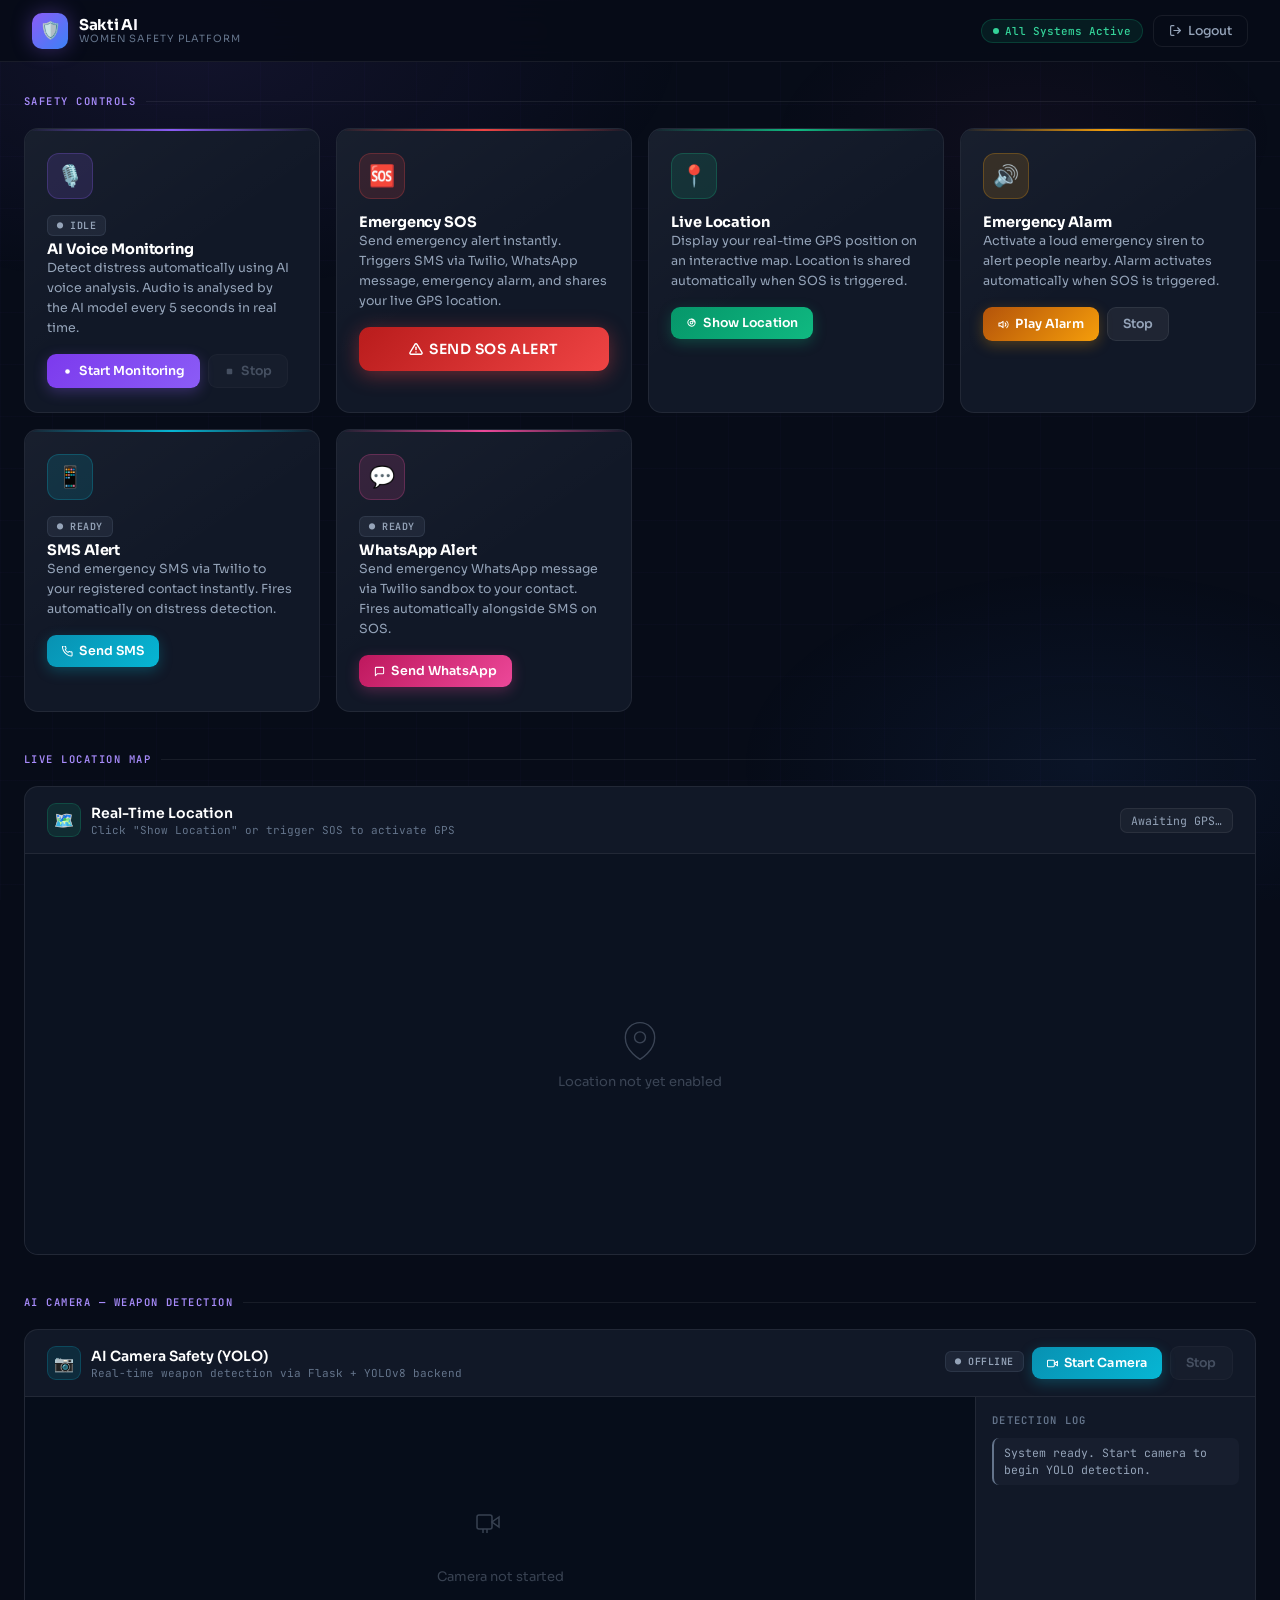
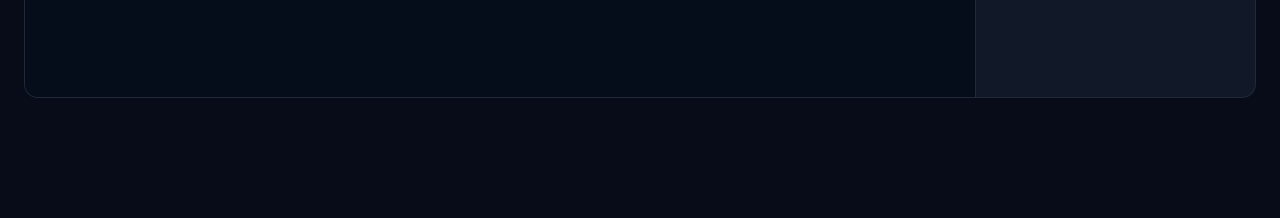
==== Women Safety ai/frontend/dashboard.html @ ef848fd6 "Add files via upload" ====
<!DOCTYPE html>
<html lang="en">
<head>
<meta charset="UTF-8"/>
<meta name="viewport" content="width=device-width, initial-scale=1.0"/>
<title>Sakti AI — Women Safety</title>
<link href="https://fonts.googleapis.com/css2?family=Sora:wght@300;400;500;600;700;800&family=JetBrains+Mono:wght@400;500;600&display=swap" rel="stylesheet"/>
<style>
*,*::before,*::after{box-sizing:border-box;margin:0;padding:0}
:root{
  --bg:#070c18;--surface:#0d1424;--card:#111827;--card2:#141e30;
  --border:rgba(255,255,255,0.07);--border-hi:rgba(139,92,246,0.4);
  --purple:#8b5cf6;--purple2:#a78bfa;--blue:#3b82f6;--red:#ef4444;
  --green:#10b981;--amber:#f59e0b;--teal:#06b6d4;--pink:#ec4899;
  --text:#e2e8f0;--muted:#64748b;--dim:#94a3b8;
  --font:'Sora',sans-serif;--mono:'JetBrains Mono',monospace;--r:14px;
}
html{scroll-behavior:smooth}
body{font-family:var(--font);background:var(--bg);color:var(--text);min-height:100vh;overflow-x:hidden}
body::before{
  content:'';position:fixed;inset:0;pointer-events:none;z-index:0;
  background:
    radial-gradient(ellipse 70% 50% at 15% 5%,rgba(139,92,246,0.09) 0%,transparent 55%),
    radial-gradient(ellipse 50% 40% at 85% 85%,rgba(59,130,246,0.07) 0%,transparent 55%),
    radial-gradient(ellipse 40% 30% at 80% 15%,rgba(236,72,153,0.04) 0%,transparent 50%)
}
body::after{
  content:'';position:fixed;inset:0;pointer-events:none;z-index:0;
  background-image:linear-gradient(rgba(139,92,246,0.025) 1px,transparent 1px),linear-gradient(90deg,rgba(139,92,246,0.025) 1px,transparent 1px);
  background-size:52px 52px
}

/* HEADER */
header{
  position:sticky;top:0;z-index:100;
  display:flex;align-items:center;justify-content:space-between;
  padding:0 2rem;height:62px;
  background:rgba(7,12,24,0.9);backdrop-filter:blur(20px);
  border-bottom:1px solid var(--border)
}
.logo{display:flex;align-items:center;gap:11px}
.logo-mark{
  width:36px;height:36px;border-radius:10px;flex-shrink:0;font-size:17px;
  background:linear-gradient(135deg,var(--purple),var(--blue));
  display:grid;place-items:center;box-shadow:0 0 20px rgba(139,92,246,0.35)
}
.logo-copy{display:flex;flex-direction:column;line-height:1.1}
.logo-name{
  font-size:15px;font-weight:700;letter-spacing:-0.02em;
  background:linear-gradient(90deg,#fff 30%,var(--purple2));
  -webkit-background-clip:text;-webkit-text-fill-color:transparent;background-clip:text
}
.logo-tag{font-size:10px;color:var(--muted);letter-spacing:0.1em;text-transform:uppercase;-webkit-text-fill-color:var(--muted)}
.hdr-right{display:flex;align-items:center;gap:10px}
.sys-pill{
  display:flex;align-items:center;gap:6px;
  background:rgba(16,185,129,0.1);border:1px solid rgba(16,185,129,0.22);
  border-radius:20px;padding:4px 11px;font-size:11px;font-weight:500;color:#34d399;font-family:var(--mono)
}
.sys-dot{width:6px;height:6px;border-radius:50%;background:#34d399;animation:blink 2s infinite}
@keyframes blink{0%,100%{opacity:1}50%{opacity:.4}}
.btn-logout{
  display:flex;align-items:center;gap:6px;padding:7px 15px;border-radius:9px;
  background:transparent;border:1px solid var(--border);color:var(--dim);
  font-family:var(--font);font-size:12.5px;font-weight:500;cursor:pointer;transition:all .2s
}
.btn-logout:hover{background:rgba(255,255,255,0.06);color:var(--text);border-color:rgba(255,255,255,0.15)}

/* LAYOUT */
.wrap{position:relative;z-index:1;max-width:1280px;margin:0 auto;padding:2rem 1.5rem 5rem}
.sec-label{display:flex;align-items:center;gap:10px;margin-bottom:1.25rem}
.sec-label span{font-size:10.5px;font-weight:600;letter-spacing:0.14em;text-transform:uppercase;color:var(--purple2);font-family:var(--mono);white-space:nowrap}
.sec-line{flex:1;height:1px;background:var(--border)}

/* CARDS */
.cards-grid{display:grid;grid-template-columns:repeat(auto-fill,minmax(255px,1fr));gap:16px;margin-bottom:2.5rem}
.card{
  background:var(--card);border:1px solid var(--border);border-radius:var(--r);
  padding:1.5rem 1.4rem;display:flex;flex-direction:column;gap:14px;
  position:relative;overflow:hidden;transition:transform .25s,border-color .25s,box-shadow .25s
}
.card::before{
  content:'';position:absolute;inset:0;border-radius:var(--r);pointer-events:none;
  background:linear-gradient(145deg,rgba(255,255,255,0.03) 0%,transparent 50%)
}
.card:hover{transform:translateY(-3px);border-color:rgba(255,255,255,0.12);box-shadow:0 16px 50px rgba(0,0,0,0.35)}
.card-accent{position:absolute;top:0;left:0;right:0;height:2px}
.acc-purple{background:linear-gradient(90deg,transparent,var(--purple),transparent)}
.acc-red{background:linear-gradient(90deg,transparent,var(--red),transparent)}
.acc-green{background:linear-gradient(90deg,transparent,var(--green),transparent)}
.acc-amber{background:linear-gradient(90deg,transparent,var(--amber),transparent)}
.acc-teal{background:linear-gradient(90deg,transparent,var(--teal),transparent)}
.acc-pink{background:linear-gradient(90deg,transparent,var(--pink),transparent)}
.card-icon{width:46px;height:46px;border-radius:12px;display:grid;place-items:center;font-size:21px;flex-shrink:0}
.ci-purple{background:rgba(139,92,246,0.14);border:1px solid rgba(139,92,246,0.25)}
.ci-red{background:rgba(239,68,68,0.14);border:1px solid rgba(239,68,68,0.25)}
.ci-green{background:rgba(16,185,129,0.14);border:1px solid rgba(16,185,129,0.25)}
.ci-amber{background:rgba(245,158,11,0.14);border:1px solid rgba(245,158,11,0.25)}
.ci-teal{background:rgba(6,182,212,0.14);border:1px solid rgba(6,182,212,0.25)}
.ci-pink{background:rgba(236,72,153,0.14);border:1px solid rgba(236,72,153,0.25)}
.card-title{font-size:14.5px;font-weight:700;color:#fff;letter-spacing:-0.01em}
.card-desc{font-size:12.5px;color:var(--dim);line-height:1.6;flex:1}
.card-actions{display:flex;gap:8px;flex-wrap:wrap;margin-top:2px}

/* BADGES */
.badge{
  display:inline-flex;align-items:center;gap:5px;padding:3px 9px;border-radius:6px;
  font-size:10px;font-weight:600;font-family:var(--mono);letter-spacing:.05em;margin-bottom:4px
}
.badge-idle{background:rgba(100,116,139,0.15);color:var(--dim);border:1px solid rgba(100,116,139,0.2)}
.badge-live{background:rgba(16,185,129,0.12);color:#34d399;border:1px solid rgba(16,185,129,0.25)}
.badge-live .bd{width:5px;height:5px;border-radius:50%;background:#34d399;animation:blink 1s infinite}
.badge-warn{background:rgba(239,68,68,0.12);color:#fca5a5;border:1px solid rgba(239,68,68,0.25)}
.badge-ok{background:rgba(16,185,129,0.12);color:#6ee7b7;border:1px solid rgba(16,185,129,0.25)}
.badge-info{background:rgba(59,130,246,0.12);color:#93c5fd;border:1px solid rgba(59,130,246,0.25)}

/* BUTTONS */
.btn{
  display:inline-flex;align-items:center;justify-content:center;gap:6px;
  padding:8px 15px;border-radius:9px;border:none;cursor:pointer;
  font-family:var(--font);font-size:12.5px;font-weight:600;
  transition:all .2s;letter-spacing:.01em
}
.btn:active{transform:scale(.96)}
.btn:disabled{opacity:.4;cursor:not-allowed;transform:none!important}
.btn-purple{background:linear-gradient(135deg,#7c3aed,var(--purple));color:#fff;box-shadow:0 4px 14px rgba(139,92,246,0.3)}
.btn-purple:hover:not(:disabled){box-shadow:0 6px 22px rgba(139,92,246,0.5);transform:translateY(-1px)}
.btn-red{background:linear-gradient(135deg,#dc2626,var(--red));color:#fff;box-shadow:0 4px 14px rgba(239,68,68,0.32)}
.btn-red:hover{box-shadow:0 6px 22px rgba(239,68,68,0.52);transform:translateY(-1px)}
.btn-green{background:linear-gradient(135deg,#059669,var(--green));color:#fff;box-shadow:0 4px 14px rgba(16,185,129,0.28)}
.btn-green:hover{box-shadow:0 6px 22px rgba(16,185,129,0.46);transform:translateY(-1px)}
.btn-amber{background:linear-gradient(135deg,#b45309,var(--amber));color:#fff;box-shadow:0 4px 14px rgba(245,158,11,0.28)}
.btn-amber:hover{box-shadow:0 6px 22px rgba(245,158,11,0.46);transform:translateY(-1px)}
.btn-teal{background:linear-gradient(135deg,#0891b2,var(--teal));color:#fff;box-shadow:0 4px 14px rgba(6,182,212,0.28)}
.btn-teal:hover{box-shadow:0 6px 22px rgba(6,182,212,0.46);transform:translateY(-1px)}
.btn-pink{background:linear-gradient(135deg,#be185d,var(--pink));color:#fff;box-shadow:0 4px 14px rgba(236,72,153,0.28)}
.btn-pink:hover{box-shadow:0 6px 22px rgba(236,72,153,0.46);transform:translateY(-1px)}
.btn-ghost{background:rgba(255,255,255,0.06);color:var(--dim);border:1px solid var(--border)}
.btn-ghost:hover:not(:disabled){background:rgba(255,255,255,0.1);color:var(--text);border-color:rgba(255,255,255,0.14)}
.btn-sos-main{
  width:100%;padding:13px;font-size:14px;letter-spacing:.04em;
  background:linear-gradient(135deg,#b91c1c,var(--red));color:#fff;border-radius:11px;
  box-shadow:0 4px 20px rgba(239,68,68,0.4);animation:sos-glow 1.6s ease-in-out infinite
}
@keyframes sos-glow{0%,100%{box-shadow:0 4px 20px rgba(239,68,68,0.4)}50%{box-shadow:0 6px 32px rgba(239,68,68,0.65)}}
.btn-sos-main:hover{animation:none;box-shadow:0 8px 36px rgba(239,68,68,0.7);transform:translateY(-1px)}

/* MAP */
.map-wrap{background:var(--card);border:1px solid var(--border);border-radius:var(--r);overflow:hidden;margin-bottom:2.5rem}
.map-hdr{display:flex;align-items:center;justify-content:space-between;padding:1rem 1.4rem;border-bottom:1px solid var(--border)}
.map-hdr-left{display:flex;align-items:center;gap:10px}
.map-hdr-icon{width:34px;height:34px;border-radius:9px;background:rgba(16,185,129,0.12);border:1px solid rgba(16,185,129,0.22);display:grid;place-items:center;font-size:16px}
.map-hdr-title{font-size:14px;font-weight:600;color:#fff}
.map-hdr-sub{font-size:11px;color:var(--muted);margin-top:1px;font-family:var(--mono)}
.map-coords{font-size:11.5px;font-family:var(--mono);color:var(--dim);background:rgba(255,255,255,0.04);padding:4px 10px;border-radius:7px;border:1px solid var(--border)}
#map{width:100%;height:400px;background:#0b1220;display:flex;align-items:center;justify-content:center;flex-direction:column;gap:10px}
#map iframe{width:100%;height:100%;border:none;display:block}
.map-ph{display:flex;flex-direction:column;align-items:center;gap:10px;opacity:.35}
.map-ph svg{width:44px;height:44px;stroke:var(--dim)}
.map-ph span{font-size:13px;color:var(--dim)}

/* CAMERA */
.camera-wrap{background:var(--card);border:1px solid var(--border);border-radius:var(--r);overflow:hidden;margin-bottom:2.5rem}
.camera-hdr{display:flex;align-items:center;justify-content:space-between;padding:1rem 1.4rem;border-bottom:1px solid var(--border);flex-wrap:wrap;gap:10px}
.camera-hdr-left{display:flex;align-items:center;gap:10px}
.camera-hdr-icon{width:34px;height:34px;border-radius:9px;background:rgba(6,182,212,0.12);border:1px solid rgba(6,182,212,0.22);display:grid;place-items:center;font-size:16px}
.camera-hdr-title{font-size:14px;font-weight:600;color:#fff}
.camera-hdr-sub{font-size:11px;color:var(--muted);margin-top:1px;font-family:var(--mono)}
.camera-body{display:grid;grid-template-columns:1fr 280px;min-height:300px}
@media(max-width:720px){.camera-body{grid-template-columns:1fr}}
#cameraFeed{position:relative;background:#060d1a;display:flex;align-items:center;justify-content:center;min-height:300px}
#camVideo{width:100%;max-height:380px;object-fit:cover;display:none;vertical-align:top}
.cam-ph{display:flex;flex-direction:column;align-items:center;gap:10px;opacity:.35}
.cam-ph svg{width:48px;height:48px;stroke:var(--dim)}
.cam-ph span{font-size:13px;color:var(--dim)}
.weapon-banner{
  display:none;position:absolute;top:12px;left:50%;transform:translateX(-50%);
  background:rgba(239,68,68,0.92);color:#fff;padding:8px 20px;border-radius:8px;
  font-size:13px;font-weight:700;letter-spacing:.05em;white-space:nowrap;z-index:10;backdrop-filter:blur(8px)
}
.weapon-banner.show{display:block;animation:fin .3s ease}
@keyframes fin{from{opacity:0;transform:translateX(-50%) scale(.9)}to{opacity:1;transform:translateX(-50%) scale(1)}}
.camera-log{border-left:1px solid var(--border);padding:1rem;display:flex;flex-direction:column;gap:7px;overflow-y:auto;max-height:380px}
.log-title{font-size:10.5px;font-weight:600;letter-spacing:.12em;text-transform:uppercase;color:var(--muted);font-family:var(--mono);margin-bottom:4px;flex-shrink:0}
.log-entry{padding:7px 10px;border-radius:7px;font-size:11.5px;font-family:var(--mono);border-left:2px solid;line-height:1.45;flex-shrink:0}
.log-ok{background:rgba(16,185,129,0.07);border-color:var(--green);color:#6ee7b7}
.log-warn{background:rgba(239,68,68,0.09);border-color:var(--red);color:#fca5a5}
.log-info{background:rgba(59,130,246,0.07);border-color:var(--blue);color:#93c5fd}
.log-dim{background:rgba(100,116,139,0.07);border-color:var(--muted);color:var(--dim)}

/* SOS MODAL */
.sos-overlay{display:none;position:fixed;inset:0;background:rgba(0,0,0,0.72);backdrop-filter:blur(6px);z-index:500;align-items:center;justify-content:center}
.sos-overlay.show{display:flex;animation:fin .3s ease}
.sos-modal{
  background:var(--card2);border:2px solid var(--red);border-radius:20px;
  padding:2.5rem;text-align:center;max-width:420px;width:90%;
  box-shadow:0 0 80px rgba(239,68,68,0.3);animation:pop-in .4s cubic-bezier(.34,1.56,.64,1)
}
@keyframes pop-in{from{transform:scale(.7);opacity:0}to{transform:scale(1);opacity:1}}
.sos-ico{font-size:52px;animation:sob 1s ease-in-out infinite;display:block;margin-bottom:14px}
@keyframes sob{0%,100%{transform:scale(1)}50%{transform:scale(1.12)}}
.sos-modal h2{font-size:22px;font-weight:800;color:var(--red);letter-spacing:-.02em;margin-bottom:8px}
.sos-modal p{font-size:13px;color:var(--dim);line-height:1.7;margin-bottom:1.5rem}
.sos-grid{display:grid;grid-template-columns:1fr 1fr;gap:8px;margin-bottom:1.5rem}
.sos-stat{background:rgba(255,255,255,0.04);border:1px solid var(--border);border-radius:10px;padding:10px;text-align:center}
.sos-stat .si{font-size:20px;margin-bottom:4px}
.sos-stat .sl{font-size:10px;font-family:var(--mono);color:var(--muted);text-transform:uppercase;letter-spacing:.08em}
.sos-stat .sv{font-size:12px;font-weight:600;font-family:var(--mono);margin-top:3px}
.sv.sent{color:#34d399}.sv.sending{color:var(--amber)}.sv.fail{color:var(--red)}
.btn-dismiss{
  width:100%;padding:12px;border-radius:10px;border:none;cursor:pointer;
  background:rgba(239,68,68,0.14);border:1px solid rgba(239,68,68,0.3);
  color:var(--red);font-family:var(--font);font-size:13.5px;font-weight:600;transition:all .2s
}
.btn-dismiss:hover{background:rgba(239,68,68,0.24)}

/* TOAST */
.toast-stack{position:fixed;top:74px;right:18px;z-index:400;display:flex;flex-direction:column;gap:8px;pointer-events:none}
.toast{
  background:var(--card2);border:1px solid var(--border);border-radius:11px;
  padding:11px 16px;min-width:270px;max-width:340px;
  display:flex;align-items:flex-start;gap:10px;
  box-shadow:0 12px 40px rgba(0,0,0,0.5);
  transform:translateX(115%);transition:transform .35s cubic-bezier(.34,1.56,.64,1);pointer-events:auto
}
.toast.show{transform:translateX(0)}
.toast-ico{width:32px;height:32px;border-radius:8px;display:grid;place-items:center;font-size:15px;flex-shrink:0}
.ti-danger{background:rgba(239,68,68,0.12);border:1px solid rgba(239,68,68,0.2)}
.ti-success{background:rgba(16,185,129,0.12);border:1px solid rgba(16,185,129,0.2)}
.ti-info{background:rgba(59,130,246,0.12);border:1px solid rgba(59,130,246,0.2)}
.ti-warn{background:rgba(245,158,11,0.12);border:1px solid rgba(245,158,11,0.2)}
.toast-body{flex:1}
.toast-title{font-size:12.5px;font-weight:600;margin-bottom:2px}
.toast-msg{font-size:11.5px;color:var(--dim);line-height:1.4}
.toast-close{background:none;border:none;color:var(--muted);cursor:pointer;font-size:15px;line-height:1;flex-shrink:0}
.toast-close:hover{color:var(--text)}

@media(max-width:640px){
  header{padding:0 1rem}
  .logo-tag,.sys-pill{display:none}
  .wrap{padding:1.2rem 1rem 3rem}
  .cards-grid{grid-template-columns:1fr}
  .toast-stack{right:8px;left:8px}
  .toast{min-width:unset}
  .sos-grid{grid-template-columns:1fr 1fr}
  .camera-body{grid-template-columns:1fr}
  .camera-log{border-left:none;border-top:1px solid var(--border)}
}
</style>
</head>
<body>

<!-- HEADER -->
<header>
  <div class="logo">
    <div class="logo-mark">🛡️</div>
    <div class="logo-copy">
      <span class="logo-name">Sakti AI</span>
      <span class="logo-tag">Women Safety Platform</span>
    </div>
  </div>
  <div class="hdr-right">
    <div class="sys-pill"><span class="sys-dot"></span>All Systems Active</div>
    <button class="btn-logout" onclick="logout()">
      <svg width="13" height="13" viewBox="0 0 24 24" fill="none" stroke="currentColor" stroke-width="2.2" stroke-linecap="round" stroke-linejoin="round">
        <path d="M9 21H5a2 2 0 01-2-2V5a2 2 0 012-2h4"/><polyline points="16 17 21 12 16 7"/><line x1="21" y1="12" x2="9" y2="12"/>
      </svg>
      Logout
    </button>
  </div>
</header>

<!-- MAIN -->
<div class="wrap">

  <div class="sec-label"><span>Safety Controls</span><div class="sec-line"></div></div>

  <div class="cards-grid">

    <!-- Voice Monitoring -->
    <div class="card">
      <div class="card-accent acc-purple"></div>
      <div class="card-icon ci-purple">🎙️</div>
      <div>
        <div class="badge badge-idle" id="voiceBadge">● IDLE</div>
        <div class="card-title">AI Voice Monitoring</div>
        <p class="card-desc">Detect distress automatically using AI voice analysis. Audio is analysed by the AI model every 5 seconds in real time.</p>
      </div>
      <div class="card-actions">
        <button class="btn btn-purple" id="btnStart" onclick="startMonitoring()">
          <svg width="11" height="11" viewBox="0 0 24 24" fill="currentColor"><circle cx="12" cy="12" r="5"/></svg>
          Start Monitoring
        </button>
        <button class="btn btn-ghost" id="btnStop" onclick="stopMonitoring()" disabled>
          <svg width="11" height="11" viewBox="0 0 24 24" fill="currentColor"><rect x="6" y="6" width="12" height="12" rx="2"/></svg>
          Stop
        </button>
      </div>
    </div>

    <!-- SOS -->
    <div class="card">
      <div class="card-accent acc-red"></div>
      <div class="card-icon ci-red">🆘</div>
      <div>
        <div class="card-title">Emergency SOS</div>
        <p class="card-desc">Send emergency alert instantly. Triggers SMS via Twilio, WhatsApp message, emergency alarm, and shares your live GPS location.</p>
      </div>
      <div class="card-actions" style="width:100%">
        <button class="btn btn-sos-main" onclick="triggerSOS()">
          <svg width="14" height="14" viewBox="0 0 24 24" fill="none" stroke="currentColor" stroke-width="2.5" stroke-linecap="round" stroke-linejoin="round">
            <path d="M10.29 3.86L1.82 18a2 2 0 001.71 3h16.94a2 2 0 001.71-3L13.71 3.86a2 2 0 00-3.42 0z"/>
            <line x1="12" y1="9" x2="12" y2="13"/><line x1="12" y1="17" x2="12.01" y2="17"/>
          </svg>
          SEND SOS ALERT
        </button>
      </div>
    </div>

    <!-- Location -->
    <div class="card">
      <div class="card-accent acc-green"></div>
      <div class="card-icon ci-green">📍</div>
      <div>
        <div class="card-title">Live Location</div>
        <p class="card-desc">Display your real-time GPS position on an interactive map. Location is shared automatically when SOS is triggered.</p>
      </div>
      <div class="card-actions">
        <button class="btn btn-green" onclick="shareLocation()">
          <svg width="11" height="11" viewBox="0 0 24 24" fill="none" stroke="currentColor" stroke-width="2.2" stroke-linecap="round" stroke-linejoin="round">
            <circle cx="12" cy="10" r="3"/><path d="M12 2a8 8 0 010 16c-4.4 0-8-5-8-8a8 8 0 0116 0z"/>
          </svg>
          Show Location
        </button>
      </div>
    </div>

    <!-- Alarm -->
    <div class="card">
      <div class="card-accent acc-amber"></div>
      <div class="card-icon ci-amber">🔊</div>
      <div>
        <div class="card-title">Emergency Alarm</div>
        <p class="card-desc">Activate a loud emergency siren to alert people nearby. Alarm activates automatically when SOS is triggered.</p>
      </div>
      <div class="card-actions">
        <button class="btn btn-amber" id="btnAlarm" onclick="playAlarm()">
          <svg width="11" height="11" viewBox="0 0 24 24" fill="none" stroke="currentColor" stroke-width="2.2" stroke-linecap="round" stroke-linejoin="round">
            <polygon points="11 5 6 9 2 9 2 15 6 15 11 19 11 5"/>
            <path d="M19.07 4.93a10 10 0 010 14.14"/><path d="M15.54 8.46a5 5 0 010 7.07"/>
          </svg>
          Play Alarm
        </button>
        <button class="btn btn-ghost" onclick="stopAlarm()">Stop</button>
      </div>
    </div>

    <!-- SMS -->
    <div class="card">
      <div class="card-accent acc-teal"></div>
      <div class="card-icon ci-teal">📱</div>
      <div>
        <div class="badge badge-idle" id="smsBadge">● READY</div>
        <div class="card-title">SMS Alert</div>
        <p class="card-desc">Send emergency SMS via Twilio to your registered contact instantly. Fires automatically on distress detection.</p>
      </div>
      <div class="card-actions">
        <button class="btn btn-teal" onclick="sendSMS(true)">
          <svg width="11" height="11" viewBox="0 0 24 24" fill="none" stroke="currentColor" stroke-width="2.2" stroke-linecap="round" stroke-linejoin="round">
            <path d="M22 16.92v3a2 2 0 01-2.18 2 19.79 19.79 0 01-8.63-3.07A19.5 19.5 0 013.07 9.81 19.79 19.79 0 01.94 1.18 2 2 0 012.92 0h3a2 2 0 012 1.72c.127.96.361 1.903.7 2.81a2 2 0 01-.45 2.11L7.09 7.91a16 16 0 006 6l1.27-1.27a2 2 0 012.11-.45c.907.339 1.85.573 2.81.7A2 2 0 0122 14.92z"/>
          </svg>
          Send SMS
        </button>
      </div>
    </div>

    <!-- WhatsApp -->
    <div class="card">
      <div class="card-accent acc-pink"></div>
      <div class="card-icon ci-pink">💬</div>
      <div>
        <div class="badge badge-idle" id="waBadge">● READY</div>
        <div class="card-title">WhatsApp Alert</div>
        <p class="card-desc">Send emergency WhatsApp message via Twilio sandbox to your contact. Fires automatically alongside SMS on SOS.</p>
      </div>
      <div class="card-actions">
        <button class="btn btn-pink" onclick="sendWhatsApp(true)">
          <svg width="11" height="11" viewBox="0 0 24 24" fill="none" stroke="currentColor" stroke-width="2.2" stroke-linecap="round" stroke-linejoin="round">
            <path d="M21 15a2 2 0 01-2 2H7l-4 4V5a2 2 0 012-2h14a2 2 0 012 2z"/>
          </svg>
          Send WhatsApp
        </button>
      </div>
    </div>

  </div>

  <!-- MAP -->
  <div class="sec-label"><span>Live Location Map</span><div class="sec-line"></div></div>
  <div class="map-wrap">
    <div class="map-hdr">
      <div class="map-hdr-left">
        <div class="map-hdr-icon">🗺️</div>
        <div>
          <div class="map-hdr-title">Real-Time Location</div>
          <div class="map-hdr-sub">Click "Show Location" or trigger SOS to activate GPS</div>
        </div>
      </div>
      <div class="map-coords" id="coordsDisplay">Awaiting GPS…</div>
    </div>
    <div id="map">
      <div class="map-ph" id="mapPh">
        <svg viewBox="0 0 48 48" fill="none">
          <path d="M24 44s-16-9-16-23.6A16 16 0 0124 4a16 16 0 0116 16.4C40 35 24 44 24 44z" stroke-width="1.5"/>
          <circle cx="24" cy="20" r="6" stroke-width="1.5"/>
        </svg>
        <span>Location not yet enabled</span>
      </div>
      <iframe id="mapFrame" allowfullscreen style="display:none;width:100%;height:100%;border:none"></iframe>
    </div>
  </div>

  <!-- CAMERA WEAPON DETECTION -->
  <div class="sec-label"><span>AI Camera — Weapon Detection</span><div class="sec-line"></div></div>
  <div class="camera-wrap">
    <div class="camera-hdr">
      <div class="camera-hdr-left">
        <div class="camera-hdr-icon">📷</div>
        <div>
          <div class="camera-hdr-title">AI Camera Safety (YOLO)</div>
          <div class="camera-hdr-sub">Real-time weapon detection via Flask + YOLOv8 backend</div>
        </div>
      </div>
      <div style="display:flex;align-items:center;gap:8px;flex-wrap:wrap">
        <div class="badge badge-idle" id="camBadge">● OFFLINE</div>
        <button class="btn btn-teal" id="btnCamStart" onclick="startCamera()">
          <svg width="11" height="11" viewBox="0 0 24 24" fill="none" stroke="currentColor" stroke-width="2.2" stroke-linecap="round" stroke-linejoin="round">
            <path d="M23 7l-7 5 7 5V7z"/><rect x="1" y="5" width="15" height="14" rx="2" ry="2"/>
          </svg>
          Start Camera
        </button>
        <button class="btn btn-ghost" id="btnCamStop" onclick="stopCamera()" disabled>Stop</button>
      </div>
    </div>
    <div class="camera-body">
      <div id="cameraFeed">
        <div class="weapon-banner" id="weaponBanner">🚨 WEAPON DETECTED</div>
        <div class="cam-ph" id="camPh">
          <svg viewBox="0 0 48 48" fill="none">
            <path d="M23 7l-7 5 7 5V7z" stroke-width="1.5"/><rect x="1" y="5" width="15" height="14" rx="2" stroke-width="1.5"/>
            <line x1="7" y1="19" x2="7" y2="23" stroke-width="1.5"/><line x1="11" y1="19" x2="11" y2="23" stroke-width="1.5"/>
          </svg>
          <span>Camera not started</span>
        </div>
        <video id="camVideo" autoplay muted playsinline></video>
      </div>
      <div class="camera-log" id="cameraLog">
        <div class="log-title">Detection Log</div>
        <div class="log-entry log-dim">System ready. Start camera to begin YOLO detection.</div>
      </div>
    </div>
  </div>

</div><!-- /.wrap -->

<!-- SOS OVERLAY -->
<div class="sos-overlay" id="sosOverlay">
  <div class="sos-modal">
    <span class="sos-ico">🆘</span>
    <h2>SOS Alert Sent!</h2>
    <p>Emergency dispatched to all contacts.<br>Your live location is being tracked.<br>Stay calm — help is on the way.</p>
    <div class="sos-grid">
      <div class="sos-stat">
        <div class="si">📱</div>
        <div class="sl">SMS</div>
        <div class="sv sending" id="sosSmsSt">Sending…</div>
      </div>
      <div class="sos-stat">
        <div class="si">💬</div>
        <div class="sl">WhatsApp</div>
        <div class="sv sending" id="sosWaSt">Sending…</div>
      </div>
      <div class="sos-stat">
        <div class="si">📍</div>
        <div class="sl">Location</div>
        <div class="sv sending" id="sosLocSt">Fetching…</div>
      </div>
      <div class="sos-stat">
        <div class="si">🔊</div>
        <div class="sl">Alarm</div>
        <div class="sv sent" id="sosAlarmSt">Active</div>
      </div>
    </div>
    <button class="btn-dismiss" onclick="dismissSOS()">Dismiss Alert</button>
  </div>
</div>

<!-- TOAST STACK -->
<div class="toast-stack" id="toastStack"></div>

<script>
/* ══════════════════════════════════════
   TOAST
══════════════════════════════════════ */
var _tc = 0;
function showToast(title, msg, type) {
  type = type || 'info';
  var icons = { danger:'🚨', success:'✅', info:'ℹ️', warn:'⚠️' };
  var id = 'toast' + (++_tc);
  var el = document.createElement('div');
  el.className = 'toast'; el.id = id;
  el.innerHTML =
    '<div class="toast-ico ti-' + type + '">' + icons[type] + '</div>' +
    '<div class="toast-body"><div class="toast-title">' + title + '</div>' +
    '<div class="toast-msg">' + msg + '</div></div>' +
    '<button class="toast-close" onclick="rmToast(\'' + id + '\')">✕</button>';
  document.getElementById('toastStack').appendChild(el);
  requestAnimationFrame(function(){ el.classList.add('show'); });
  setTimeout(function(){ rmToast(id); }, 4800);
}
function rmToast(id) {
  var el = document.getElementById(id);
  if (!el) return;
  el.classList.remove('show');
  setTimeout(function(){ if (el.parentNode) el.parentNode.removeChild(el); }, 400);
}

/* ══════════════════════════════════════
   LOGOUT
══════════════════════════════════════ */
function logout() {
  stopMonitoring(); stopAlarm(); stopCamera();
  showToast('Logging out', 'Stay safe.', 'info');
  setTimeout(function(){ window.location.href = 'index.html'; }, 900);
}

/* ══════════════════════════════════════
   ALARM  (Web Audio API)
══════════════════════════════════════ */
var _aCtx = null, _aOscs = [], _aOn = false, _aTimer = null;

function playAlarm() {
  if (_aOn) return;
  _aOn = true;
  _sirenLoop();
  document.getElementById('btnAlarm').textContent = '🔊 Active';
  showToast('Alarm Activated', 'Emergency siren is sounding.', 'warn');
}
function _sirenLoop() {
  if (!_aOn) return;
  try {
    _aCtx = new (window.AudioContext || window.webkitAudioContext)();
    var now = _aCtx.currentTime;
    for (var i = 0; i < 14; i++) {
      var osc = _aCtx.createOscillator();
      var gain = _aCtx.createGain();
      osc.connect(gain); gain.connect(_aCtx.destination);
      osc.type = 'sawtooth';
      var t = now + i * 0.45;
      osc.frequency.setValueAtTime(i % 2 === 0 ? 880 : 1200, t);
      gain.gain.setValueAtTime(0.42, t);
      gain.gain.exponentialRampToValueAtTime(0.001, t + 0.43);
      osc.start(t); osc.stop(t + 0.45);
      _aOscs.push(osc);
    }
    _aTimer = setTimeout(function(){ if (_aOn) _sirenLoop(); }, 6400);
  } catch(e) { console.warn('Alarm:', e); }
}
function stopAlarm() {
  _aOn = false;
  clearTimeout(_aTimer);
  _aOscs.forEach(function(o){ try{ o.stop(); }catch(e){} });
  _aOscs = [];
  if (_aCtx) { _aCtx.close().catch(function(){}); _aCtx = null; }
  var b = document.getElementById('btnAlarm');
  if (b) b.innerHTML = '<svg width="11" height="11" viewBox="0 0 24 24" fill="none" stroke="currentColor" stroke-width="2.2" stroke-linecap="round" stroke-linejoin="round"><polygon points="11 5 6 9 2 9 2 15 6 15 11 19 11 5"/><path d="M19.07 4.93a10 10 0 010 14.14"/><path d="M15.54 8.46a5 5 0 010 7.07"/></svg> Play Alarm';
}

/* ══════════════════════════════════════
   LOCATION
══════════════════════════════════════ */
function shareLocation() {
  if (!navigator.geolocation) { showToast('No GPS', 'Geolocation not supported.', 'warn'); return; }
  showToast('Fetching GPS', 'Requesting your coordinates…', 'info');
  navigator.geolocation.getCurrentPosition(
    function(pos) {
      var lat = pos.coords.latitude, lng = pos.coords.longitude;
      document.getElementById('coordsDisplay').textContent = lat.toFixed(6) + '°, ' + lng.toFixed(6) + '°';
      document.getElementById('mapPh').style.display = 'none';
      var f = document.getElementById('mapFrame');
      f.src = 'https://maps.google.com/maps?q=' + lat + ',' + lng + '&z=16&output=embed';
      f.style.display = 'block';
      setSosStatus('sosLocSt', 'Shared ✓', 'sent');
      showToast('Location Found', lat.toFixed(5) + ', ' + lng.toFixed(5), 'success');
    },
    function(err) {
      showToast('Location Denied', err.message, 'danger');
      setSosStatus('sosLocSt', 'Failed', 'fail');
    },
    { enableHighAccuracy: true, timeout: 10000 }
  );
}

/* ══════════════════════════════════════
   SMS  →  POST /send-sms
══════════════════════════════════════ */
function sendSMS(manual) {
  setBadge('smsBadge', 'info', '● SENDING');
  fetch('http://127.0.0.1:8000/send-sms', { method: 'POST' })
    .then(function(r){ return r.json(); })
    .then(function(d) {
      setBadge('smsBadge', 'ok', '● SENT');
      setSosStatus('sosSmsSt', 'Sent ✓', 'sent');
      showToast('SMS Sent', 'Emergency SMS dispatched. SID: ' + (d.sid || 'OK'), 'success');
      setTimeout(function(){ setBadge('smsBadge','idle','● READY'); }, 6000);
    })
    .catch(function(e) {
      setBadge('smsBadge', 'warn', '● ERROR');
      setSosStatus('sosSmsSt', 'Failed', 'fail');
      if (manual) showToast('SMS Failed', 'Check Flask backend: ' + e.message, 'danger');
      console.warn('[Sakti] SMS:', e.message);
      setTimeout(function(){ setBadge('smsBadge','idle','● READY'); }, 5000);
    });
}

/* ══════════════════════════════════════
   WHATSAPP  →  POST /send-whatsapp
══════════════════════════════════════ */
function sendWhatsApp(manual) {
  setBadge('waBadge', 'info', '● SENDING');
  fetch('http://127.0.0.1:8000/send-whatsapp', { method: 'POST' })
    .then(function(r){ return r.json(); })
    .then(function(d) {
      setBadge('waBadge', 'ok', '● SENT');
      setSosStatus('sosWaSt', 'Sent ✓', 'sent');
      showToast('WhatsApp Sent', 'Emergency WhatsApp message dispatched.', 'success');
      setTimeout(function(){ setBadge('waBadge','idle','● READY'); }, 6000);
    })
    .catch(function(e) {
      setBadge('waBadge', 'warn', '● ERROR');
      setSosStatus('sosWaSt', 'Failed', 'fail');
      if (manual) showToast('WhatsApp Failed', 'Check Flask backend: ' + e.message, 'danger');
      console.warn('[Sakti] WhatsApp:', e.message);
      setTimeout(function(){ setBadge('waBadge','idle','● READY'); }, 5000);
    });
}

/* ══════════════════════════════════════
   SOS — orchestrates all modules
══════════════════════════════════════ */
function triggerSOS() {
  setSosStatus('sosSmsSt',  'Sending…', 'sending');
  setSosStatus('sosWaSt',   'Sending…', 'sending');
  setSosStatus('sosLocSt',  'Fetching…','sending');
  setSosStatus('sosAlarmSt','Active',   'sent');
  document.getElementById('sosOverlay').classList.add('show');
  playAlarm();
  shareLocation();
  sendSMS(false);
  sendWhatsApp(false);
  showToast('SOS TRIGGERED', 'SMS, WhatsApp, alarm & location activated.', 'danger');
}
function dismissSOS() {
  document.getElementById('sosOverlay').classList.remove('show');
  stopAlarm();
}

/* ══════════════════════════════════════
   AI VOICE MONITORING
══════════════════════════════════════ */
var _mr = null, _mint = null, _ms = null, _mon = false;

function startMonitoring() {
  if (_mon) return;
  if (!navigator.mediaDevices) { showToast('Not Supported', 'Mic API unavailable.', 'warn'); return; }
  navigator.mediaDevices.getUserMedia({ audio: true })
    .then(function(stream) {
      _ms = stream; _mon = true;
      setVoiceUI(true);
      showToast('Monitoring Active', 'AI listening for distress every 5s.', 'success');
      _cycle();
      _mint = setInterval(_cycle, 5000);
    })
    .catch(function(){ showToast('Mic Denied', 'Microphone access blocked.', 'danger'); });
}
function stopMonitoring() {
  if (!_mon) return;
  _mon = false;
  clearInterval(_mint); _mint = null;
  if (_mr && _mr.state === 'recording') { try{ _mr.stop(); }catch(e){} }
  if (_ms) { _ms.getTracks().forEach(function(t){ t.stop(); }); _ms = null; }
  _mr = null;
  setVoiceUI(false);
  showToast('Monitoring Stopped', 'AI voice monitoring off.', 'info');
}
function setVoiceUI(on) {
  var b = document.getElementById('voiceBadge');
  var s = document.getElementById('btnStart');
  var x = document.getElementById('btnStop');
  if (on) { b.className='badge badge-live'; b.innerHTML='<span class="bd"></span> LIVE'; s.disabled=true; x.disabled=false; }
  else    { b.className='badge badge-idle'; b.innerHTML='● IDLE'; s.disabled=false; x.disabled=true; }
}
function _cycle() {
  if (!_mon || !_ms) return;
  var chunks = [];
  try { _mr = new MediaRecorder(_ms); } catch(e){ return; }
  _mr.ondataavailable = function(e){ if(e.data && e.data.size>0) chunks.push(e.data); };
  _mr.onstop = function(){
    sendAudioToAI(new Blob(chunks, { type:'audio/webm' }));
  };
  _mr.start();
  setTimeout(function(){ if(_mr && _mr.state==='recording') _mr.stop(); }, 4200);
}
function sendAudioToAI(blob) {
  var fd = new FormData();
  fd.append('audio', blob, 'clip.webm');
  fetch('http://127.0.0.1:8000/predict', { method:'POST', body:fd })
    .then(function(r){ if(!r.ok) throw new Error('HTTP '+r.status); return r.json(); })
    .then(function(d) {
      console.log('[Sakti] Predict:', d);
      if (d.result && d.result.trim().toLowerCase() === 'distress detected') {
        showToast('Distress Detected!', 'AI flagged audio. Auto-triggering SOS.', 'danger');
        stopMonitoring();
        setTimeout(triggerSOS, 700);
      }
    })
    .catch(function(e){ console.warn('[Sakti] Predict API:', e.message); });
}

/* ══════════════════════════════════════
   AI CAMERA — YOLO via Flask
══════════════════════════════════════ */
var _camOn = false, _camStream = null, _pollT = null;

function addLog(msg, type) {
  var log = document.getElementById('cameraLog');
  var now = new Date();
  var ts = [now.getHours(), now.getMinutes(), now.getSeconds()].map(function(n){ return String(n).padStart(2,'0'); }).join(':');
  var el = document.createElement('div');
  el.className = 'log-entry log-' + (type||'dim');
  el.textContent = '[' + ts + '] ' + msg;
  log.appendChild(el);
  log.scrollTop = log.scrollHeight;
}

function startCamera() {
  if (_camOn) return;
  // Step 1: start browser preview
  if (navigator.mediaDevices && navigator.mediaDevices.getUserMedia) {
    navigator.mediaDevices.getUserMedia({ video: true, audio: false })
      .then(function(stream) {
        _camStream = stream;
        var vid = document.getElementById('camVideo');
        vid.srcObject = stream;
        vid.style.display = 'block';
        document.getElementById('camPh').style.display = 'none';
        _camOn = true;
        setCamUI(true);
        addLog('Browser camera preview started.', 'ok');
        // Step 2: notify Flask to start YOLO thread
        fetch('http://127.0.0.1:8000/start-camera', { method:'POST' })
          .then(function(r){ return r.json(); })
          .then(function(d) {
            addLog('Backend YOLO started: ' + (d.status || 'OK'), 'ok');
            showToast('Camera Active', 'YOLO weapon detection running on backend.', 'success');
            _pollDetection();
          })
          .catch(function() {
            addLog('Backend offline — browser preview only active.', 'info');
            showToast('Preview Only', 'Flask backend not reachable. Browser preview active.', 'info');
          });
      })
      .catch(function(e) {
        addLog('Camera access denied: ' + e.message, 'warn');
        showToast('Camera Denied', 'Camera permission blocked.', 'danger');
      });
  } else {
    // Headless: just start Flask backend camera
    fetch('http://127.0.0.1:8000/start-camera', { method:'POST' })
      .then(function(r){ return r.json(); })
      .then(function(d) {
        _camOn = true; setCamUI(true);
        addLog('Backend YOLO started: ' + (d.status || 'OK'), 'ok');
        showToast('Camera Active', 'Backend camera started.', 'success');
        _pollDetection();
      })
      .catch(function(e) {
        addLog('Error: ' + e.message, 'warn');
        showToast('Camera Error', e.message, 'danger');
      });
  }
}

function _pollDetection() {
  // Poll /camera-status every 2s for weapon detections reported by YOLO
  _pollT = setInterval(function() {
    if (!_camOn) { clearInterval(_pollT); return; }
    fetch('http://127.0.0.1:8000/camera-status')
      .then(function(r){ return r.json(); })
      .then(function(d) {
        if (d.weapon_detected) {
          _onWeapon(d.label || 'Weapon');
        } else {
          addLog('Scan: clear — no threats detected.', 'ok');
        }
      })
      .catch(function() { /* endpoint may not exist yet — silent */ });
  }, 2000);
}

function _onWeapon(label) {
  addLog('🚨 WEAPON DETECTED: ' + label.toUpperCase(), 'warn');
  var banner = document.getElementById('weaponBanner');
  banner.textContent = '🚨 WEAPON DETECTED: ' + label.toUpperCase();
  banner.classList.add('show');
  showToast('Weapon Detected!', label + ' detected by YOLO. Auto-triggering SOS.', 'danger');
  setTimeout(function(){ banner.classList.remove('show'); }, 6000);
  triggerSOS();
}

function stopCamera() {
  _camOn = false;
  clearInterval(_pollT); _pollT = null;
  if (_camStream) { _camStream.getTracks().forEach(function(t){ t.stop(); }); _camStream = null; }
  var vid = document.getElementById('camVideo');
  vid.srcObject = null; vid.style.display = 'none';
  document.getElementById('camPh').style.display = 'flex';
  document.getElementById('weaponBanner').classList.remove('show');
  setCamUI(false);
  addLog('Camera stopped.', 'dim');
  showToast('Camera Stopped', 'YOLO detection deactivated.', 'info');
}

function setCamUI(on) {
  var b = document.getElementById('camBadge');
  var s = document.getElementById('btnCamStart');
  var x = document.getElementById('btnCamStop');
  if (on) { b.className='badge badge-live'; b.innerHTML='<span class="bd"></span> LIVE'; s.disabled=true; x.disabled=false; }
  else    { b.className='badge badge-idle'; b.innerHTML='● OFFLINE'; s.disabled=false; x.disabled=true; }
}

/* ══════════════════════════════════════
   HELPERS
══════════════════════════════════════ */
function setBadge(id, type, text) {
  var el = document.getElementById(id);
  el.className = 'badge badge-' + type; el.innerHTML = text;
}
function setSosStatus(id, text, cls) {
  var el = document.getElementById(id);
  el.textContent = text; el.className = 'sv ' + cls;
}
</script>
</body>
</html>
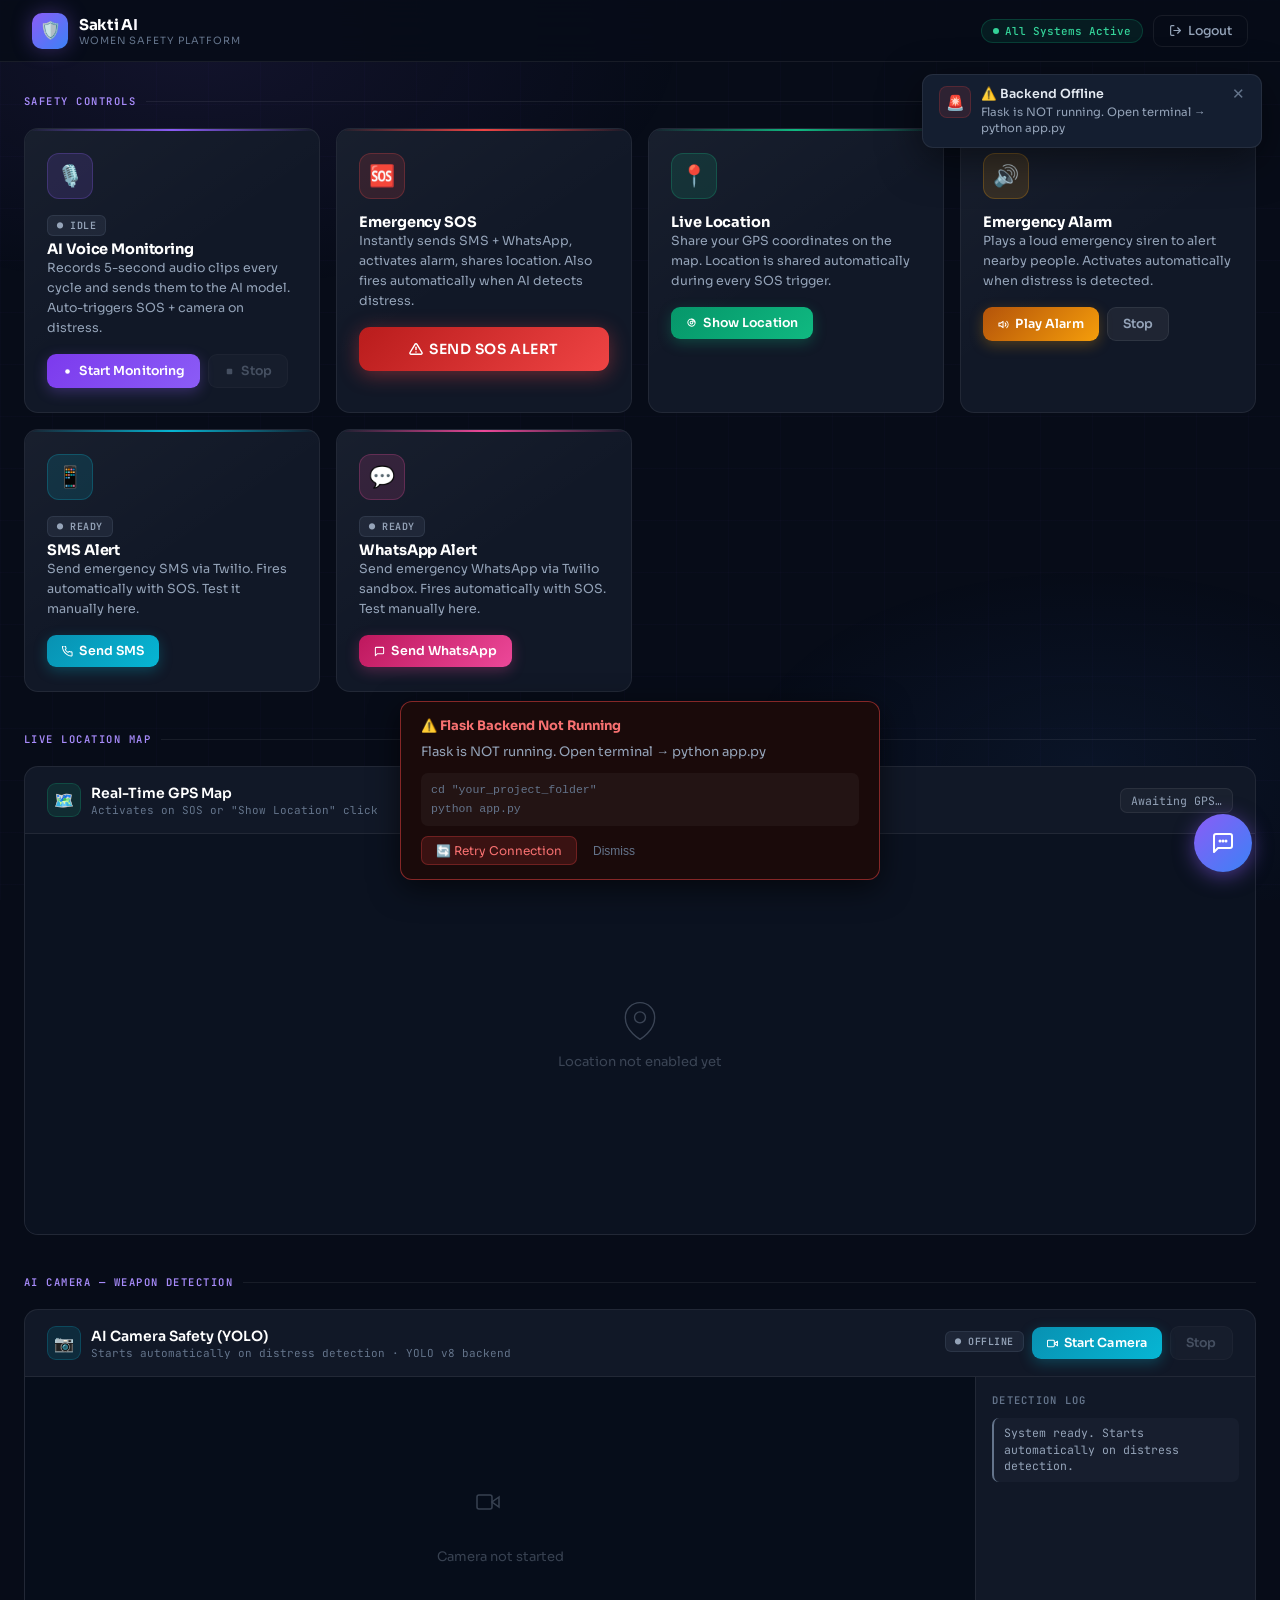
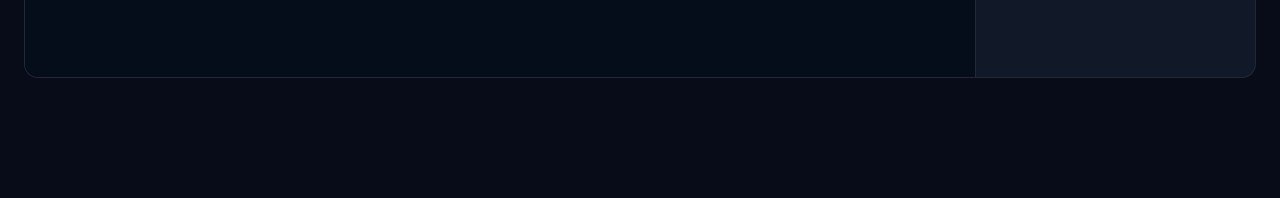
==== commit 6f57e2a4: "Add files via upload" ====
--- a/Women Safety ai/frontend/dashboard.html
+++ b/Women Safety ai/frontend/dashboard.html
@@ -3,87 +3,63 @@
 <head>
 <meta charset="UTF-8"/>
 <meta name="viewport" content="width=device-width, initial-scale=1.0"/>
-<title>Sakti AI — Women Safety</title>
+<title>Sakti AI — Dashboard</title>
 <link href="https://fonts.googleapis.com/css2?family=Sora:wght@300;400;500;600;700;800&family=JetBrains+Mono:wght@400;500;600&display=swap" rel="stylesheet"/>
 <style>
 *,*::before,*::after{box-sizing:border-box;margin:0;padding:0}
 :root{
-  --bg:#070c18;--surface:#0d1424;--card:#111827;--card2:#141e30;
-  --border:rgba(255,255,255,0.07);--border-hi:rgba(139,92,246,0.4);
-  --purple:#8b5cf6;--purple2:#a78bfa;--blue:#3b82f6;--red:#ef4444;
-  --green:#10b981;--amber:#f59e0b;--teal:#06b6d4;--pink:#ec4899;
+  --bg:#070c18;--card:#111827;--card2:#141e30;
+  --border:rgba(255,255,255,0.07);
+  --purple:#8b5cf6;--purple2:#a78bfa;--blue:#3b82f6;
+  --red:#ef4444;--green:#10b981;--amber:#f59e0b;
+  --teal:#06b6d4;--pink:#ec4899;
   --text:#e2e8f0;--muted:#64748b;--dim:#94a3b8;
-  --font:'Sora',sans-serif;--mono:'JetBrains Mono',monospace;--r:14px;
+  --font:'Sora',sans-serif;--mono:'JetBrains Mono',monospace;--r:14px
 }
 html{scroll-behavior:smooth}
 body{font-family:var(--font);background:var(--bg);color:var(--text);min-height:100vh;overflow-x:hidden}
-body::before{
-  content:'';position:fixed;inset:0;pointer-events:none;z-index:0;
-  background:
-    radial-gradient(ellipse 70% 50% at 15% 5%,rgba(139,92,246,0.09) 0%,transparent 55%),
-    radial-gradient(ellipse 50% 40% at 85% 85%,rgba(59,130,246,0.07) 0%,transparent 55%),
-    radial-gradient(ellipse 40% 30% at 80% 15%,rgba(236,72,153,0.04) 0%,transparent 50%)
-}
-body::after{
-  content:'';position:fixed;inset:0;pointer-events:none;z-index:0;
-  background-image:linear-gradient(rgba(139,92,246,0.025) 1px,transparent 1px),linear-gradient(90deg,rgba(139,92,246,0.025) 1px,transparent 1px);
-  background-size:52px 52px
-}
+body::before{content:'';position:fixed;inset:0;pointer-events:none;z-index:0;
+  background:radial-gradient(ellipse 70% 50% at 15% 5%,rgba(139,92,246,.09) 0%,transparent 55%),
+    radial-gradient(ellipse 50% 40% at 85% 85%,rgba(59,130,246,.07) 0%,transparent 55%)}
+body::after{content:'';position:fixed;inset:0;pointer-events:none;z-index:0;
+  background-image:linear-gradient(rgba(139,92,246,.025) 1px,transparent 1px),linear-gradient(90deg,rgba(139,92,246,.025) 1px,transparent 1px);
+  background-size:52px 52px}
 
 /* HEADER */
-header{
-  position:sticky;top:0;z-index:100;
-  display:flex;align-items:center;justify-content:space-between;
-  padding:0 2rem;height:62px;
-  background:rgba(7,12,24,0.9);backdrop-filter:blur(20px);
-  border-bottom:1px solid var(--border)
-}
+header{position:sticky;top:0;z-index:100;display:flex;align-items:center;justify-content:space-between;
+  padding:0 2rem;height:62px;background:rgba(7,12,24,.92);backdrop-filter:blur(20px);border-bottom:1px solid var(--border)}
 .logo{display:flex;align-items:center;gap:11px}
-.logo-mark{
-  width:36px;height:36px;border-radius:10px;flex-shrink:0;font-size:17px;
-  background:linear-gradient(135deg,var(--purple),var(--blue));
-  display:grid;place-items:center;box-shadow:0 0 20px rgba(139,92,246,0.35)
-}
-.logo-copy{display:flex;flex-direction:column;line-height:1.1}
-.logo-name{
-  font-size:15px;font-weight:700;letter-spacing:-0.02em;
-  background:linear-gradient(90deg,#fff 30%,var(--purple2));
-  -webkit-background-clip:text;-webkit-text-fill-color:transparent;background-clip:text
-}
-.logo-tag{font-size:10px;color:var(--muted);letter-spacing:0.1em;text-transform:uppercase;-webkit-text-fill-color:var(--muted)}
+.logo-mark{width:36px;height:36px;border-radius:10px;flex-shrink:0;font-size:17px;
+  background:linear-gradient(135deg,var(--purple),var(--blue));display:grid;place-items:center;
+  box-shadow:0 0 20px rgba(139,92,246,.35)}
+.logo-name{font-size:15px;font-weight:700;letter-spacing:-.02em;
+  background:linear-gradient(90deg,#fff 30%,var(--purple2));-webkit-background-clip:text;-webkit-text-fill-color:transparent;background-clip:text}
+.logo-tag{font-size:10px;color:var(--muted);letter-spacing:.1em;text-transform:uppercase;-webkit-text-fill-color:var(--muted)}
 .hdr-right{display:flex;align-items:center;gap:10px}
-.sys-pill{
-  display:flex;align-items:center;gap:6px;
-  background:rgba(16,185,129,0.1);border:1px solid rgba(16,185,129,0.22);
-  border-radius:20px;padding:4px 11px;font-size:11px;font-weight:500;color:#34d399;font-family:var(--mono)
-}
+.sys-pill{display:flex;align-items:center;gap:6px;background:rgba(16,185,129,.1);border:1px solid rgba(16,185,129,.22);
+  border-radius:20px;padding:4px 11px;font-size:11px;font-weight:500;color:#34d399;font-family:var(--mono)}
 .sys-dot{width:6px;height:6px;border-radius:50%;background:#34d399;animation:blink 2s infinite}
 @keyframes blink{0%,100%{opacity:1}50%{opacity:.4}}
-.btn-logout{
-  display:flex;align-items:center;gap:6px;padding:7px 15px;border-radius:9px;
+.btn-logout{display:flex;align-items:center;gap:6px;padding:7px 15px;border-radius:9px;
   background:transparent;border:1px solid var(--border);color:var(--dim);
-  font-family:var(--font);font-size:12.5px;font-weight:500;cursor:pointer;transition:all .2s
-}
-.btn-logout:hover{background:rgba(255,255,255,0.06);color:var(--text);border-color:rgba(255,255,255,0.15)}
+  font-family:var(--font);font-size:12.5px;font-weight:500;cursor:pointer;transition:all .2s}
+.btn-logout:hover{background:rgba(255,255,255,.06);color:var(--text)}
 
 /* LAYOUT */
 .wrap{position:relative;z-index:1;max-width:1280px;margin:0 auto;padding:2rem 1.5rem 5rem}
 .sec-label{display:flex;align-items:center;gap:10px;margin-bottom:1.25rem}
-.sec-label span{font-size:10.5px;font-weight:600;letter-spacing:0.14em;text-transform:uppercase;color:var(--purple2);font-family:var(--mono);white-space:nowrap}
+.sec-label span{font-size:10.5px;font-weight:600;letter-spacing:.14em;text-transform:uppercase;
+  color:var(--purple2);font-family:var(--mono);white-space:nowrap}
 .sec-line{flex:1;height:1px;background:var(--border)}
 
 /* CARDS */
 .cards-grid{display:grid;grid-template-columns:repeat(auto-fill,minmax(255px,1fr));gap:16px;margin-bottom:2.5rem}
-.card{
-  background:var(--card);border:1px solid var(--border);border-radius:var(--r);
+.card{background:var(--card);border:1px solid var(--border);border-radius:var(--r);
   padding:1.5rem 1.4rem;display:flex;flex-direction:column;gap:14px;
-  position:relative;overflow:hidden;transition:transform .25s,border-color .25s,box-shadow .25s
-}
-.card::before{
-  content:'';position:absolute;inset:0;border-radius:var(--r);pointer-events:none;
-  background:linear-gradient(145deg,rgba(255,255,255,0.03) 0%,transparent 50%)
-}
-.card:hover{transform:translateY(-3px);border-color:rgba(255,255,255,0.12);box-shadow:0 16px 50px rgba(0,0,0,0.35)}
+  position:relative;overflow:hidden;transition:transform .25s,border-color .25s,box-shadow .25s}
+.card::before{content:'';position:absolute;inset:0;border-radius:var(--r);pointer-events:none;
+  background:linear-gradient(145deg,rgba(255,255,255,.03) 0%,transparent 50%)}
+.card:hover{transform:translateY(-3px);border-color:rgba(255,255,255,.12);box-shadow:0 16px 50px rgba(0,0,0,.35)}
 .card-accent{position:absolute;top:0;left:0;right:0;height:2px}
 .acc-purple{background:linear-gradient(90deg,transparent,var(--purple),transparent)}
 .acc-red{background:linear-gradient(90deg,transparent,var(--red),transparent)}
@@ -92,67 +68,96 @@
 .acc-teal{background:linear-gradient(90deg,transparent,var(--teal),transparent)}
 .acc-pink{background:linear-gradient(90deg,transparent,var(--pink),transparent)}
 .card-icon{width:46px;height:46px;border-radius:12px;display:grid;place-items:center;font-size:21px;flex-shrink:0}
-.ci-purple{background:rgba(139,92,246,0.14);border:1px solid rgba(139,92,246,0.25)}
-.ci-red{background:rgba(239,68,68,0.14);border:1px solid rgba(239,68,68,0.25)}
-.ci-green{background:rgba(16,185,129,0.14);border:1px solid rgba(16,185,129,0.25)}
-.ci-amber{background:rgba(245,158,11,0.14);border:1px solid rgba(245,158,11,0.25)}
-.ci-teal{background:rgba(6,182,212,0.14);border:1px solid rgba(6,182,212,0.25)}
-.ci-pink{background:rgba(236,72,153,0.14);border:1px solid rgba(236,72,153,0.25)}
-.card-title{font-size:14.5px;font-weight:700;color:#fff;letter-spacing:-0.01em}
+.ci-purple{background:rgba(139,92,246,.14);border:1px solid rgba(139,92,246,.25)}
+.ci-red{background:rgba(239,68,68,.14);border:1px solid rgba(239,68,68,.25)}
+.ci-green{background:rgba(16,185,129,.14);border:1px solid rgba(16,185,129,.25)}
+.ci-amber{background:rgba(245,158,11,.14);border:1px solid rgba(245,158,11,.25)}
+.ci-teal{background:rgba(6,182,212,.14);border:1px solid rgba(6,182,212,.25)}
+.ci-pink{background:rgba(236,72,153,.14);border:1px solid rgba(236,72,153,.25)}
+.card-title{font-size:14.5px;font-weight:700;color:#fff;letter-spacing:-.01em}
 .card-desc{font-size:12.5px;color:var(--dim);line-height:1.6;flex:1}
 .card-actions{display:flex;gap:8px;flex-wrap:wrap;margin-top:2px}
 
 /* BADGES */
-.badge{
-  display:inline-flex;align-items:center;gap:5px;padding:3px 9px;border-radius:6px;
-  font-size:10px;font-weight:600;font-family:var(--mono);letter-spacing:.05em;margin-bottom:4px
-}
-.badge-idle{background:rgba(100,116,139,0.15);color:var(--dim);border:1px solid rgba(100,116,139,0.2)}
-.badge-live{background:rgba(16,185,129,0.12);color:#34d399;border:1px solid rgba(16,185,129,0.25)}
+.badge{display:inline-flex;align-items:center;gap:5px;padding:3px 9px;border-radius:6px;
+  font-size:10px;font-weight:600;font-family:var(--mono);letter-spacing:.05em;margin-bottom:4px}
+.badge-idle{background:rgba(100,116,139,.15);color:var(--dim);border:1px solid rgba(100,116,139,.2)}
+.badge-live{background:rgba(16,185,129,.12);color:#34d399;border:1px solid rgba(16,185,129,.25)}
 .badge-live .bd{width:5px;height:5px;border-radius:50%;background:#34d399;animation:blink 1s infinite}
-.badge-warn{background:rgba(239,68,68,0.12);color:#fca5a5;border:1px solid rgba(239,68,68,0.25)}
-.badge-ok{background:rgba(16,185,129,0.12);color:#6ee7b7;border:1px solid rgba(16,185,129,0.25)}
-.badge-info{background:rgba(59,130,246,0.12);color:#93c5fd;border:1px solid rgba(59,130,246,0.25)}
+.badge-warn{background:rgba(239,68,68,.12);color:#fca5a5;border:1px solid rgba(239,68,68,.25)}
+.badge-ok{background:rgba(16,185,129,.12);color:#6ee7b7;border:1px solid rgba(16,185,129,.25)}
+.badge-info{background:rgba(59,130,246,.12);color:#93c5fd;border:1px solid rgba(59,130,246,.25)}
+.badge-analyzing{background:rgba(245,158,11,.12);color:#fcd34d;border:1px solid rgba(245,158,11,.25)}
 
 /* BUTTONS */
-.btn{
-  display:inline-flex;align-items:center;justify-content:center;gap:6px;
+.btn{display:inline-flex;align-items:center;justify-content:center;gap:6px;
   padding:8px 15px;border-radius:9px;border:none;cursor:pointer;
-  font-family:var(--font);font-size:12.5px;font-weight:600;
-  transition:all .2s;letter-spacing:.01em
-}
+  font-family:var(--font);font-size:12.5px;font-weight:600;transition:all .2s;letter-spacing:.01em}
 .btn:active{transform:scale(.96)}
-.btn:disabled{opacity:.4;cursor:not-allowed;transform:none!important}
-.btn-purple{background:linear-gradient(135deg,#7c3aed,var(--purple));color:#fff;box-shadow:0 4px 14px rgba(139,92,246,0.3)}
-.btn-purple:hover:not(:disabled){box-shadow:0 6px 22px rgba(139,92,246,0.5);transform:translateY(-1px)}
-.btn-red{background:linear-gradient(135deg,#dc2626,var(--red));color:#fff;box-shadow:0 4px 14px rgba(239,68,68,0.32)}
-.btn-red:hover{box-shadow:0 6px 22px rgba(239,68,68,0.52);transform:translateY(-1px)}
-.btn-green{background:linear-gradient(135deg,#059669,var(--green));color:#fff;box-shadow:0 4px 14px rgba(16,185,129,0.28)}
-.btn-green:hover{box-shadow:0 6px 22px rgba(16,185,129,0.46);transform:translateY(-1px)}
-.btn-amber{background:linear-gradient(135deg,#b45309,var(--amber));color:#fff;box-shadow:0 4px 14px rgba(245,158,11,0.28)}
-.btn-amber:hover{box-shadow:0 6px 22px rgba(245,158,11,0.46);transform:translateY(-1px)}
-.btn-teal{background:linear-gradient(135deg,#0891b2,var(--teal));color:#fff;box-shadow:0 4px 14px rgba(6,182,212,0.28)}
-.btn-teal:hover{box-shadow:0 6px 22px rgba(6,182,212,0.46);transform:translateY(-1px)}
-.btn-pink{background:linear-gradient(135deg,#be185d,var(--pink));color:#fff;box-shadow:0 4px 14px rgba(236,72,153,0.28)}
-.btn-pink:hover{box-shadow:0 6px 22px rgba(236,72,153,0.46);transform:translateY(-1px)}
-.btn-ghost{background:rgba(255,255,255,0.06);color:var(--dim);border:1px solid var(--border)}
-.btn-ghost:hover:not(:disabled){background:rgba(255,255,255,0.1);color:var(--text);border-color:rgba(255,255,255,0.14)}
-.btn-sos-main{
-  width:100%;padding:13px;font-size:14px;letter-spacing:.04em;
+.btn:disabled{opacity:.4;cursor:not-allowed;transform:none!important;pointer-events:none}
+.btn-purple{background:linear-gradient(135deg,#7c3aed,var(--purple));color:#fff;box-shadow:0 4px 14px rgba(139,92,246,.3)}
+.btn-purple:hover:not(:disabled){box-shadow:0 6px 22px rgba(139,92,246,.5);transform:translateY(-1px)}
+.btn-red{background:linear-gradient(135deg,#dc2626,var(--red));color:#fff;box-shadow:0 4px 14px rgba(239,68,68,.32)}
+.btn-red:hover{box-shadow:0 6px 22px rgba(239,68,68,.52);transform:translateY(-1px)}
+.btn-green{background:linear-gradient(135deg,#059669,var(--green));color:#fff;box-shadow:0 4px 14px rgba(16,185,129,.28)}
+.btn-green:hover{box-shadow:0 6px 22px rgba(16,185,129,.46);transform:translateY(-1px)}
+.btn-amber{background:linear-gradient(135deg,#b45309,var(--amber));color:#fff;box-shadow:0 4px 14px rgba(245,158,11,.28)}
+.btn-amber:hover{box-shadow:0 6px 22px rgba(245,158,11,.46);transform:translateY(-1px)}
+.btn-teal{background:linear-gradient(135deg,#0891b2,var(--teal));color:#fff;box-shadow:0 4px 14px rgba(6,182,212,.28)}
+.btn-teal:hover{box-shadow:0 6px 22px rgba(6,182,212,.46);transform:translateY(-1px)}
+.btn-pink{background:linear-gradient(135deg,#be185d,var(--pink));color:#fff;box-shadow:0 4px 14px rgba(236,72,153,.28)}
+.btn-pink:hover{box-shadow:0 6px 22px rgba(236,72,153,.46);transform:translateY(-1px)}
+.btn-ghost{background:rgba(255,255,255,.06);color:var(--dim);border:1px solid var(--border)}
+.btn-ghost:hover:not(:disabled){background:rgba(255,255,255,.1);color:var(--text)}
+.btn-sos-main{width:100%;padding:13px;font-size:14px;letter-spacing:.04em;
   background:linear-gradient(135deg,#b91c1c,var(--red));color:#fff;border-radius:11px;
-  box-shadow:0 4px 20px rgba(239,68,68,0.4);animation:sos-glow 1.6s ease-in-out infinite
-}
-@keyframes sos-glow{0%,100%{box-shadow:0 4px 20px rgba(239,68,68,0.4)}50%{box-shadow:0 6px 32px rgba(239,68,68,0.65)}}
-.btn-sos-main:hover{animation:none;box-shadow:0 8px 36px rgba(239,68,68,0.7);transform:translateY(-1px)}
+  box-shadow:0 4px 20px rgba(239,68,68,.4);animation:sos-glow 1.6s ease-in-out infinite}
+@keyframes sos-glow{0%,100%{box-shadow:0 4px 20px rgba(239,68,68,.4)}50%{box-shadow:0 6px 32px rgba(239,68,68,.65)}}
+.btn-sos-main:hover{animation:none;box-shadow:0 8px 36px rgba(239,68,68,.7);transform:translateY(-1px)}
+
+/* VOICE ANALYSER VISUALISER */
+.voice-viz{
+  display:none;align-items:flex-end;justify-content:center;gap:3px;
+  height:36px;margin:4px 0;
+}
+.voice-viz.show{display:flex}
+.vbar{width:4px;border-radius:2px;background:var(--purple2);animation:vwave 1s ease-in-out infinite}
+.vbar:nth-child(2){animation-delay:.1s;background:var(--blue)}
+.vbar:nth-child(3){animation-delay:.2s}
+.vbar:nth-child(4){animation-delay:.3s;background:var(--teal)}
+.vbar:nth-child(5){animation-delay:.4s}
+.vbar:nth-child(6){animation-delay:.5s;background:var(--blue)}
+.vbar:nth-child(7){animation-delay:.15s}
+@keyframes vwave{0%,100%{height:6px;opacity:.5}50%{height:28px;opacity:1}}
+
+/* RESULT PANEL — inside voice card */
+.result-panel{
+  display:none;border-radius:9px;padding:10px 12px;
+  font-size:12px;font-family:var(--mono);line-height:1.5;
+  border:1px solid;margin-top:-4px
+}
+.result-panel.show{display:block}
+.result-panel.safe{background:rgba(16,185,129,.08);border-color:rgba(16,185,129,.25);color:#6ee7b7}
+.result-panel.danger{background:rgba(239,68,68,.1);border-color:rgba(239,68,68,.3);color:#fca5a5;animation:panel-pulse 1s ease-in-out 3}
+@keyframes panel-pulse{0%,100%{background:rgba(239,68,68,.1)}50%{background:rgba(239,68,68,.2)}}
+.result-panel .rp-label{font-size:11px;opacity:.7;margin-bottom:2px;text-transform:uppercase;letter-spacing:.08em}
+.result-panel .rp-value{font-size:13.5px;font-weight:700}
+.result-panel .rp-conf{font-size:10.5px;opacity:.7;margin-top:2px}
+
+/* CONFIDENCE BAR */
+.conf-bar-wrap{margin-top:6px}
+.conf-bar-bg{height:4px;background:rgba(255,255,255,.08);border-radius:2px;overflow:hidden}
+.conf-bar-fill{height:100%;border-radius:2px;transition:width .6s ease,background .4s}
+.conf-bar-label{font-size:10px;opacity:.6;margin-top:3px;text-align:right}
 
 /* MAP */
 .map-wrap{background:var(--card);border:1px solid var(--border);border-radius:var(--r);overflow:hidden;margin-bottom:2.5rem}
 .map-hdr{display:flex;align-items:center;justify-content:space-between;padding:1rem 1.4rem;border-bottom:1px solid var(--border)}
 .map-hdr-left{display:flex;align-items:center;gap:10px}
-.map-hdr-icon{width:34px;height:34px;border-radius:9px;background:rgba(16,185,129,0.12);border:1px solid rgba(16,185,129,0.22);display:grid;place-items:center;font-size:16px}
+.map-hdr-icon{width:34px;height:34px;border-radius:9px;background:rgba(16,185,129,.12);border:1px solid rgba(16,185,129,.22);display:grid;place-items:center;font-size:16px}
 .map-hdr-title{font-size:14px;font-weight:600;color:#fff}
 .map-hdr-sub{font-size:11px;color:var(--muted);margin-top:1px;font-family:var(--mono)}
-.map-coords{font-size:11.5px;font-family:var(--mono);color:var(--dim);background:rgba(255,255,255,0.04);padding:4px 10px;border-radius:7px;border:1px solid var(--border)}
+.map-coords{font-size:11.5px;font-family:var(--mono);color:var(--dim);background:rgba(255,255,255,.04);padding:4px 10px;border-radius:7px;border:1px solid var(--border)}
 #map{width:100%;height:400px;background:#0b1220;display:flex;align-items:center;justify-content:center;flex-direction:column;gap:10px}
 #map iframe{width:100%;height:100%;border:none;display:block}
 .map-ph{display:flex;flex-direction:column;align-items:center;gap:10px;opacity:.35}
@@ -163,7 +168,7 @@
 .camera-wrap{background:var(--card);border:1px solid var(--border);border-radius:var(--r);overflow:hidden;margin-bottom:2.5rem}
 .camera-hdr{display:flex;align-items:center;justify-content:space-between;padding:1rem 1.4rem;border-bottom:1px solid var(--border);flex-wrap:wrap;gap:10px}
 .camera-hdr-left{display:flex;align-items:center;gap:10px}
-.camera-hdr-icon{width:34px;height:34px;border-radius:9px;background:rgba(6,182,212,0.12);border:1px solid rgba(6,182,212,0.22);display:grid;place-items:center;font-size:16px}
+.camera-hdr-icon{width:34px;height:34px;border-radius:9px;background:rgba(6,182,212,.12);border:1px solid rgba(6,182,212,.22);display:grid;place-items:center;font-size:16px}
 .camera-hdr-title{font-size:14px;font-weight:600;color:#fff}
 .camera-hdr-sub{font-size:11px;color:var(--muted);margin-top:1px;font-family:var(--mono)}
 .camera-body{display:grid;grid-template-columns:1fr 280px;min-height:300px}
@@ -173,67 +178,67 @@
 .cam-ph{display:flex;flex-direction:column;align-items:center;gap:10px;opacity:.35}
 .cam-ph svg{width:48px;height:48px;stroke:var(--dim)}
 .cam-ph span{font-size:13px;color:var(--dim)}
-.weapon-banner{
-  display:none;position:absolute;top:12px;left:50%;transform:translateX(-50%);
-  background:rgba(239,68,68,0.92);color:#fff;padding:8px 20px;border-radius:8px;
-  font-size:13px;font-weight:700;letter-spacing:.05em;white-space:nowrap;z-index:10;backdrop-filter:blur(8px)
-}
-.weapon-banner.show{display:block;animation:fin .3s ease}
-@keyframes fin{from{opacity:0;transform:translateX(-50%) scale(.9)}to{opacity:1;transform:translateX(-50%) scale(1)}}
+.weapon-banner{display:none;position:absolute;top:12px;left:50%;transform:translateX(-50%);
+  background:rgba(239,68,68,.92);color:#fff;padding:8px 20px;border-radius:8px;
+  font-size:13px;font-weight:700;letter-spacing:.05em;white-space:nowrap;z-index:10;backdrop-filter:blur(8px)}
+.weapon-banner.show{display:block;animation:wbfin .3s ease}
+@keyframes wbfin{from{opacity:0;transform:translateX(-50%) scale(.9)}to{opacity:1;transform:translateX(-50%) scale(1)}}
 .camera-log{border-left:1px solid var(--border);padding:1rem;display:flex;flex-direction:column;gap:7px;overflow-y:auto;max-height:380px}
 .log-title{font-size:10.5px;font-weight:600;letter-spacing:.12em;text-transform:uppercase;color:var(--muted);font-family:var(--mono);margin-bottom:4px;flex-shrink:0}
 .log-entry{padding:7px 10px;border-radius:7px;font-size:11.5px;font-family:var(--mono);border-left:2px solid;line-height:1.45;flex-shrink:0}
-.log-ok{background:rgba(16,185,129,0.07);border-color:var(--green);color:#6ee7b7}
-.log-warn{background:rgba(239,68,68,0.09);border-color:var(--red);color:#fca5a5}
-.log-info{background:rgba(59,130,246,0.07);border-color:var(--blue);color:#93c5fd}
-.log-dim{background:rgba(100,116,139,0.07);border-color:var(--muted);color:var(--dim)}
-
-/* SOS MODAL */
-.sos-overlay{display:none;position:fixed;inset:0;background:rgba(0,0,0,0.72);backdrop-filter:blur(6px);z-index:500;align-items:center;justify-content:center}
-.sos-overlay.show{display:flex;animation:fin .3s ease}
-.sos-modal{
-  background:var(--card2);border:2px solid var(--red);border-radius:20px;
+.log-ok{background:rgba(16,185,129,.07);border-color:var(--green);color:#6ee7b7}
+.log-warn{background:rgba(239,68,68,.09);border-color:var(--red);color:#fca5a5}
+.log-info{background:rgba(59,130,246,.07);border-color:var(--blue);color:#93c5fd}
+.log-dim{background:rgba(100,116,139,.07);border-color:var(--muted);color:var(--dim)}
+
+/* SOS OVERLAY */
+.sos-overlay{display:none;position:fixed;inset:0;background:rgba(0,0,0,.75);backdrop-filter:blur(6px);z-index:500;align-items:center;justify-content:center}
+.sos-overlay.show{display:flex;animation:sfin .3s ease}
+@keyframes sfin{from{opacity:0}to{opacity:1}}
+.sos-modal{background:var(--card2);border:2px solid var(--red);border-radius:20px;
   padding:2.5rem;text-align:center;max-width:420px;width:90%;
-  box-shadow:0 0 80px rgba(239,68,68,0.3);animation:pop-in .4s cubic-bezier(.34,1.56,.64,1)
-}
+  box-shadow:0 0 80px rgba(239,68,68,.3);animation:pop-in .4s cubic-bezier(.34,1.56,.64,1)}
 @keyframes pop-in{from{transform:scale(.7);opacity:0}to{transform:scale(1);opacity:1}}
 .sos-ico{font-size:52px;animation:sob 1s ease-in-out infinite;display:block;margin-bottom:14px}
 @keyframes sob{0%,100%{transform:scale(1)}50%{transform:scale(1.12)}}
 .sos-modal h2{font-size:22px;font-weight:800;color:var(--red);letter-spacing:-.02em;margin-bottom:8px}
 .sos-modal p{font-size:13px;color:var(--dim);line-height:1.7;margin-bottom:1.5rem}
+.sos-trigger-reason{font-size:11px;font-family:var(--mono);background:rgba(239,68,68,.1);
+  border:1px solid rgba(239,68,68,.2);border-radius:7px;padding:6px 12px;
+  color:#fca5a5;margin-bottom:1.2rem;display:inline-block}
 .sos-grid{display:grid;grid-template-columns:1fr 1fr;gap:8px;margin-bottom:1.5rem}
-.sos-stat{background:rgba(255,255,255,0.04);border:1px solid var(--border);border-radius:10px;padding:10px;text-align:center}
+.sos-stat{background:rgba(255,255,255,.04);border:1px solid var(--border);border-radius:10px;padding:10px;text-align:center}
 .sos-stat .si{font-size:20px;margin-bottom:4px}
 .sos-stat .sl{font-size:10px;font-family:var(--mono);color:var(--muted);text-transform:uppercase;letter-spacing:.08em}
 .sos-stat .sv{font-size:12px;font-weight:600;font-family:var(--mono);margin-top:3px}
 .sv.sent{color:#34d399}.sv.sending{color:var(--amber)}.sv.fail{color:var(--red)}
-.btn-dismiss{
-  width:100%;padding:12px;border-radius:10px;border:none;cursor:pointer;
-  background:rgba(239,68,68,0.14);border:1px solid rgba(239,68,68,0.3);
-  color:var(--red);font-family:var(--font);font-size:13.5px;font-weight:600;transition:all .2s
-}
-.btn-dismiss:hover{background:rgba(239,68,68,0.24)}
-
-/* TOAST */
+.btn-dismiss{width:100%;padding:12px;border-radius:10px;border:none;cursor:pointer;
+  background:rgba(239,68,68,.14);border:1px solid rgba(239,68,68,.3);
+  color:var(--red);font-family:var(--font);font-size:13.5px;font-weight:600;transition:all .2s}
+.btn-dismiss:hover{background:rgba(239,68,68,.24)}
+
+/* TOAST STACK */
 .toast-stack{position:fixed;top:74px;right:18px;z-index:400;display:flex;flex-direction:column;gap:8px;pointer-events:none}
-.toast{
-  background:var(--card2);border:1px solid var(--border);border-radius:11px;
+.toast{background:var(--card2);border:1px solid var(--border);border-radius:11px;
   padding:11px 16px;min-width:270px;max-width:340px;
   display:flex;align-items:flex-start;gap:10px;
-  box-shadow:0 12px 40px rgba(0,0,0,0.5);
-  transform:translateX(115%);transition:transform .35s cubic-bezier(.34,1.56,.64,1);pointer-events:auto
-}
+  box-shadow:0 12px 40px rgba(0,0,0,.5);
+  transform:translateX(115%);transition:transform .35s cubic-bezier(.34,1.56,.64,1);pointer-events:auto}
 .toast.show{transform:translateX(0)}
 .toast-ico{width:32px;height:32px;border-radius:8px;display:grid;place-items:center;font-size:15px;flex-shrink:0}
-.ti-danger{background:rgba(239,68,68,0.12);border:1px solid rgba(239,68,68,0.2)}
-.ti-success{background:rgba(16,185,129,0.12);border:1px solid rgba(16,185,129,0.2)}
-.ti-info{background:rgba(59,130,246,0.12);border:1px solid rgba(59,130,246,0.2)}
-.ti-warn{background:rgba(245,158,11,0.12);border:1px solid rgba(245,158,11,0.2)}
+.ti-danger{background:rgba(239,68,68,.12);border:1px solid rgba(239,68,68,.2)}
+.ti-success{background:rgba(16,185,129,.12);border:1px solid rgba(16,185,129,.2)}
+.ti-info{background:rgba(59,130,246,.12);border:1px solid rgba(59,130,246,.2)}
+.ti-warn{background:rgba(245,158,11,.12);border:1px solid rgba(245,158,11,.2)}
 .toast-body{flex:1}
 .toast-title{font-size:12.5px;font-weight:600;margin-bottom:2px}
 .toast-msg{font-size:11.5px;color:var(--dim);line-height:1.4}
 .toast-close{background:none;border:none;color:var(--muted);cursor:pointer;font-size:15px;line-height:1;flex-shrink:0}
-.toast-close:hover{color:var(--text)}
+
+/* spinner */
+.spin{display:inline-block;width:12px;height:12px;border-radius:50%;
+  border:2px solid rgba(255,255,255,.3);border-top-color:#fff;animation:spinr .7s linear infinite}
+@keyframes spinr{to{transform:rotate(360deg)}}
 
 @media(max-width:640px){
   header{padding:0 1rem}
@@ -242,21 +247,338 @@
   .cards-grid{grid-template-columns:1fr}
   .toast-stack{right:8px;left:8px}
   .toast{min-width:unset}
-  .sos-grid{grid-template-columns:1fr 1fr}
   .camera-body{grid-template-columns:1fr}
   .camera-log{border-left:none;border-top:1px solid var(--border)}
+}
+
+/* ── CHATBOT WIDGET ── */
+#sakti-chat-btn {
+  position: fixed;
+  bottom: 28px;
+  right: 28px;
+  z-index: 800;
+  width: 58px;
+  height: 58px;
+  border-radius: 50%;
+  background: linear-gradient(135deg, #8b5cf6, #3b82f6);
+  border: none;
+  cursor: pointer;
+  display: flex;
+  align-items: center;
+  justify-content: center;
+  box-shadow: 0 4px 20px rgba(139, 92, 246, 0.5);
+  transition: transform 0.2s, box-shadow 0.2s;
+}
+#sakti-chat-btn:hover {
+  transform: scale(1.08);
+  box-shadow: 0 6px 28px rgba(139, 92, 246, 0.65);
+}
+#sakti-chat-btn svg { pointer-events: none; }
+ 
+/* Unread badge */
+#chat-badge {
+  position: absolute;
+  top: -2px;
+  right: -2px;
+  width: 18px;
+  height: 18px;
+  border-radius: 50%;
+  background: #ef4444;
+  color: #fff;
+  font-size: 10px;
+  font-weight: 700;
+  display: none;
+  align-items: center;
+  justify-content: center;
+  border: 2px solid #070c18;
+  font-family: 'Sora', sans-serif;
+}
+ 
+/* ── CHAT WINDOW ── */
+#sakti-chat-window {
+  position: fixed;
+  bottom: 98px;
+  right: 28px;
+  z-index: 800;
+  width: 360px;
+  max-height: 520px;
+  background: #111827;
+  border: 1px solid rgba(139, 92, 246, 0.25);
+  border-radius: 18px;
+  display: flex;
+  flex-direction: column;
+  overflow: hidden;
+  box-shadow: 0 20px 60px rgba(0, 0, 0, 0.6);
+  transform: scale(0.92) translateY(16px);
+  opacity: 0;
+  pointer-events: none;
+  transition: transform 0.25s cubic-bezier(0.34, 1.56, 0.64, 1),
+              opacity 0.2s ease;
+}
+#sakti-chat-window.open {
+  transform: scale(1) translateY(0);
+  opacity: 1;
+  pointer-events: all;
+}
+ 
+/* Chat header */
+#chat-header {
+  display: flex;
+  align-items: center;
+  gap: 10px;
+  padding: 14px 16px;
+  background: linear-gradient(135deg, rgba(139,92,246,0.2), rgba(59,130,246,0.12));
+  border-bottom: 1px solid rgba(255,255,255,0.07);
+  flex-shrink: 0;
+}
+#chat-header-icon {
+  width: 36px;
+  height: 36px;
+  border-radius: 10px;
+  background: linear-gradient(135deg, #8b5cf6, #3b82f6);
+  display: flex;
+  align-items: center;
+  justify-content: center;
+  font-size: 18px;
+  flex-shrink: 0;
+}
+#chat-header-info { flex: 1; }
+#chat-header-title {
+  font-size: 13.5px;
+  font-weight: 700;
+  color: #fff;
+  font-family: 'Sora', sans-serif;
+  letter-spacing: -0.01em;
+}
+#chat-header-sub {
+  font-size: 11px;
+  color: #34d399;
+  font-family: 'JetBrains Mono', monospace;
+  display: flex;
+  align-items: center;
+  gap: 5px;
+  margin-top: 2px;
+}
+.chat-online-dot {
+  width: 6px;
+  height: 6px;
+  border-radius: 50%;
+  background: #34d399;
+  animation: blink 2s infinite;
+  flex-shrink: 0;
+}
+#chat-close-btn {
+  background: rgba(255,255,255,0.08);
+  border: none;
+  border-radius: 8px;
+  color: #94a3b8;
+  cursor: pointer;
+  padding: 5px 8px;
+  font-size: 15px;
+  line-height: 1;
+  transition: color 0.2s, background 0.2s;
+  flex-shrink: 0;
+}
+#chat-close-btn:hover { color: #fff; background: rgba(255,255,255,0.14); }
+ 
+/* Quick action pills */
+#chat-quick-actions {
+  display: flex;
+  gap: 6px;
+  padding: 10px 14px;
+  overflow-x: auto;
+  flex-shrink: 0;
+  border-bottom: 1px solid rgba(255,255,255,0.05);
+  scrollbar-width: none;
+}
+#chat-quick-actions::-webkit-scrollbar { display: none; }
+.quick-pill {
+  white-space: nowrap;
+  padding: 5px 11px;
+  border-radius: 20px;
+  border: 1px solid rgba(139,92,246,0.3);
+  background: rgba(139,92,246,0.1);
+  color: #a78bfa;
+  font-size: 11.5px;
+  font-weight: 600;
+  cursor: pointer;
+  font-family: 'Sora', sans-serif;
+  transition: all 0.2s;
+  flex-shrink: 0;
+}
+.quick-pill:hover {
+  background: rgba(139,92,246,0.22);
+  border-color: rgba(139,92,246,0.6);
+  color: #c4b5fd;
+  transform: translateY(-1px);
+}
+.quick-pill.danger {
+  border-color: rgba(239,68,68,0.4);
+  background: rgba(239,68,68,0.1);
+  color: #fca5a5;
+}
+.quick-pill.danger:hover {
+  background: rgba(239,68,68,0.2);
+  border-color: rgba(239,68,68,0.7);
+}
+ 
+/* Message list */
+#chat-messages {
+  flex: 1;
+  overflow-y: auto;
+  padding: 14px;
+  display: flex;
+  flex-direction: column;
+  gap: 10px;
+  scrollbar-width: thin;
+  scrollbar-color: rgba(139,92,246,0.3) transparent;
+}
+#chat-messages::-webkit-scrollbar { width: 4px; }
+#chat-messages::-webkit-scrollbar-thumb {
+  background: rgba(139,92,246,0.3);
+  border-radius: 2px;
+}
+ 
+/* Individual message bubbles */
+.chat-msg {
+  display: flex;
+  gap: 8px;
+  align-items: flex-end;
+  animation: msg-in 0.25s ease;
+}
+@keyframes msg-in {
+  from { opacity: 0; transform: translateY(8px); }
+  to   { opacity: 1; transform: translateY(0); }
+}
+.chat-msg.user { flex-direction: row-reverse; }
+ 
+.msg-avatar {
+  width: 28px;
+  height: 28px;
+  border-radius: 8px;
+  display: flex;
+  align-items: center;
+  justify-content: center;
+  font-size: 14px;
+  flex-shrink: 0;
+}
+.bot-avatar  { background: rgba(139,92,246,0.18); border: 1px solid rgba(139,92,246,0.25); }
+.user-avatar { background: rgba(59,130,246,0.18);  border: 1px solid rgba(59,130,246,0.25); }
+ 
+.msg-bubble {
+  max-width: 78%;
+  padding: 9px 13px;
+  border-radius: 14px;
+  font-size: 13px;
+  line-height: 1.55;
+  font-family: 'Sora', sans-serif;
+}
+.chat-msg.bot .msg-bubble {
+  background: rgba(255,255,255,0.06);
+  border: 1px solid rgba(255,255,255,0.08);
+  color: #e2e8f0;
+  border-bottom-left-radius: 4px;
+}
+.chat-msg.user .msg-bubble {
+  background: linear-gradient(135deg, rgba(139,92,246,0.3), rgba(59,130,246,0.25));
+  border: 1px solid rgba(139,92,246,0.3);
+  color: #e2e8f0;
+  border-bottom-right-radius: 4px;
+}
+.chat-msg.bot.emergency .msg-bubble {
+  background: rgba(239,68,68,0.12);
+  border-color: rgba(239,68,68,0.3);
+  color: #fca5a5;
+}
+ 
+.msg-time {
+  font-size: 10px;
+  color: #475569;
+  margin-top: 3px;
+  font-family: 'JetBrains Mono', monospace;
+  padding: 0 2px;
+}
+.chat-msg.user .msg-time { text-align: right; }
+ 
+/* Typing indicator */
+.typing-indicator {
+  display: flex;
+  gap: 4px;
+  padding: 10px 14px;
+  align-items: center;
+}
+.typing-dot {
+  width: 6px;
+  height: 6px;
+  border-radius: 50%;
+  background: #6d28d9;
+  animation: typing 1s ease-in-out infinite;
+}
+.typing-dot:nth-child(2) { animation-delay: 0.2s; }
+.typing-dot:nth-child(3) { animation-delay: 0.4s; }
+@keyframes typing {
+  0%, 100% { transform: translateY(0); opacity: 0.5; }
+  50%       { transform: translateY(-4px); opacity: 1; }
+}
+ 
+/* Input area */
+#chat-input-area {
+  display: flex;
+  align-items: center;
+  gap: 8px;
+  padding: 12px 14px;
+  border-top: 1px solid rgba(255,255,255,0.07);
+  flex-shrink: 0;
+}
+#chat-input {
+  flex: 1;
+  background: rgba(255,255,255,0.06);
+  border: 1px solid rgba(255,255,255,0.1);
+  border-radius: 10px;
+  color: #e2e8f0;
+  font-family: 'Sora', sans-serif;
+  font-size: 13px;
+  padding: 9px 13px;
+  outline: none;
+  transition: border-color 0.2s;
+  resize: none;
+}
+#chat-input::placeholder { color: #475569; }
+#chat-input:focus { border-color: rgba(139,92,246,0.5); }
+#chat-send-btn {
+  width: 38px;
+  height: 38px;
+  border-radius: 10px;
+  background: linear-gradient(135deg, #8b5cf6, #3b82f6);
+  border: none;
+  cursor: pointer;
+  display: flex;
+  align-items: center;
+  justify-content: center;
+  flex-shrink: 0;
+  transition: transform 0.15s, box-shadow 0.15s;
+}
+#chat-send-btn:hover {
+  transform: scale(1.08);
+  box-shadow: 0 4px 14px rgba(139,92,246,0.4);
+}
+#chat-send-btn:disabled { opacity: 0.4; cursor: not-allowed; transform: none; }
+ 
+/* Mobile responsive */
+@media (max-width: 420px) {
+  #sakti-chat-window { width: calc(100vw - 24px); right: 12px; bottom: 90px; }
+  #sakti-chat-btn { bottom: 18px; right: 18px; }
 }
 </style>
 </head>
 <body>
 
-<!-- HEADER -->
 <header>
   <div class="logo">
     <div class="logo-mark">🛡️</div>
-    <div class="logo-copy">
-      <span class="logo-name">Sakti AI</span>
-      <span class="logo-tag">Women Safety Platform</span>
+    <div>
+      <div class="logo-name">Sakti AI</div>
+      <div class="logo-tag">Women Safety Platform</div>
     </div>
   </div>
   <div class="hdr-right">
@@ -270,22 +592,44 @@
   </div>
 </header>
 
-<!-- MAIN -->
 <div class="wrap">
 
   <div class="sec-label"><span>Safety Controls</span><div class="sec-line"></div></div>
 
   <div class="cards-grid">
 
-    <!-- Voice Monitoring -->
+    <!-- ── CARD 1: AI VOICE MONITORING ── -->
     <div class="card">
       <div class="card-accent acc-purple"></div>
       <div class="card-icon ci-purple">🎙️</div>
       <div>
         <div class="badge badge-idle" id="voiceBadge">● IDLE</div>
         <div class="card-title">AI Voice Monitoring</div>
-        <p class="card-desc">Detect distress automatically using AI voice analysis. Audio is analysed by the AI model every 5 seconds in real time.</p>
-      </div>
+        <p class="card-desc">Records 5-second audio clips every cycle and sends them to the AI model. Auto-triggers SOS + camera on distress.</p>
+      </div>
+
+      <!-- Animated waveform shown while analysing -->
+      <div class="voice-viz" id="voiceViz">
+        <div class="vbar" style="height:8px"></div>
+        <div class="vbar" style="height:18px"></div>
+        <div class="vbar" style="height:24px"></div>
+        <div class="vbar" style="height:14px"></div>
+        <div class="vbar" style="height:28px"></div>
+        <div class="vbar" style="height:20px"></div>
+        <div class="vbar" style="height:10px"></div>
+      </div>
+
+      <!-- Result display panel -->
+      <div class="result-panel" id="resultPanel">
+        <div class="rp-label">Last Analysis</div>
+        <div class="rp-value" id="resultValue">—</div>
+        <div class="rp-conf" id="resultConf"></div>
+        <div class="conf-bar-wrap">
+          <div class="conf-bar-bg"><div class="conf-bar-fill" id="confBar" style="width:0%;background:var(--green)"></div></div>
+          <div class="conf-bar-label" id="confLabel">0%</div>
+        </div>
+      </div>
+
       <div class="card-actions">
         <button class="btn btn-purple" id="btnStart" onclick="startMonitoring()">
           <svg width="11" height="11" viewBox="0 0 24 24" fill="currentColor"><circle cx="12" cy="12" r="5"/></svg>
@@ -298,16 +642,16 @@
       </div>
     </div>
 
-    <!-- SOS -->
+    <!-- ── CARD 2: SOS ── -->
     <div class="card">
       <div class="card-accent acc-red"></div>
       <div class="card-icon ci-red">🆘</div>
       <div>
         <div class="card-title">Emergency SOS</div>
-        <p class="card-desc">Send emergency alert instantly. Triggers SMS via Twilio, WhatsApp message, emergency alarm, and shares your live GPS location.</p>
+        <p class="card-desc">Instantly sends SMS + WhatsApp, activates alarm, shares location. Also fires automatically when AI detects distress.</p>
       </div>
       <div class="card-actions" style="width:100%">
-        <button class="btn btn-sos-main" onclick="triggerSOS()">
+        <button class="btn btn-sos-main" onclick="triggerSOS('Manual SOS')">
           <svg width="14" height="14" viewBox="0 0 24 24" fill="none" stroke="currentColor" stroke-width="2.5" stroke-linecap="round" stroke-linejoin="round">
             <path d="M10.29 3.86L1.82 18a2 2 0 001.71 3h16.94a2 2 0 001.71-3L13.71 3.86a2 2 0 00-3.42 0z"/>
             <line x1="12" y1="9" x2="12" y2="13"/><line x1="12" y1="17" x2="12.01" y2="17"/>
@@ -317,13 +661,13 @@
       </div>
     </div>
 
-    <!-- Location -->
+    <!-- ── CARD 3: LOCATION ── -->
     <div class="card">
       <div class="card-accent acc-green"></div>
       <div class="card-icon ci-green">📍</div>
       <div>
         <div class="card-title">Live Location</div>
-        <p class="card-desc">Display your real-time GPS position on an interactive map. Location is shared automatically when SOS is triggered.</p>
+        <p class="card-desc">Share your GPS coordinates on the map. Location is shared automatically during every SOS trigger.</p>
       </div>
       <div class="card-actions">
         <button class="btn btn-green" onclick="shareLocation()">
@@ -335,13 +679,13 @@
       </div>
     </div>
 
-    <!-- Alarm -->
+    <!-- ── CARD 4: ALARM ── -->
     <div class="card">
       <div class="card-accent acc-amber"></div>
       <div class="card-icon ci-amber">🔊</div>
       <div>
         <div class="card-title">Emergency Alarm</div>
-        <p class="card-desc">Activate a loud emergency siren to alert people nearby. Alarm activates automatically when SOS is triggered.</p>
+        <p class="card-desc">Plays a loud emergency siren to alert nearby people. Activates automatically when distress is detected.</p>
       </div>
       <div class="card-actions">
         <button class="btn btn-amber" id="btnAlarm" onclick="playAlarm()">
@@ -355,14 +699,14 @@
       </div>
     </div>
 
-    <!-- SMS -->
+    <!-- ── CARD 5: SMS ── -->
     <div class="card">
       <div class="card-accent acc-teal"></div>
       <div class="card-icon ci-teal">📱</div>
       <div>
         <div class="badge badge-idle" id="smsBadge">● READY</div>
         <div class="card-title">SMS Alert</div>
-        <p class="card-desc">Send emergency SMS via Twilio to your registered contact instantly. Fires automatically on distress detection.</p>
+        <p class="card-desc">Send emergency SMS via Twilio. Fires automatically with SOS. Test it manually here.</p>
       </div>
       <div class="card-actions">
         <button class="btn btn-teal" onclick="sendSMS(true)">
@@ -374,14 +718,14 @@
       </div>
     </div>
 
-    <!-- WhatsApp -->
+    <!-- ── CARD 6: WHATSAPP ── -->
     <div class="card">
       <div class="card-accent acc-pink"></div>
       <div class="card-icon ci-pink">💬</div>
       <div>
         <div class="badge badge-idle" id="waBadge">● READY</div>
         <div class="card-title">WhatsApp Alert</div>
-        <p class="card-desc">Send emergency WhatsApp message via Twilio sandbox to your contact. Fires automatically alongside SMS on SOS.</p>
+        <p class="card-desc">Send emergency WhatsApp via Twilio sandbox. Fires automatically with SOS. Test manually here.</p>
       </div>
       <div class="card-actions">
         <button class="btn btn-pink" onclick="sendWhatsApp(true)">
@@ -393,7 +737,7 @@
       </div>
     </div>
 
-  </div>
+  </div><!-- /cards-grid -->
 
   <!-- MAP -->
   <div class="sec-label"><span>Live Location Map</span><div class="sec-line"></div></div>
@@ -402,8 +746,8 @@
       <div class="map-hdr-left">
         <div class="map-hdr-icon">🗺️</div>
         <div>
-          <div class="map-hdr-title">Real-Time Location</div>
-          <div class="map-hdr-sub">Click "Show Location" or trigger SOS to activate GPS</div>
+          <div class="map-hdr-title">Real-Time GPS Map</div>
+          <div class="map-hdr-sub">Activates on SOS or "Show Location" click</div>
         </div>
       </div>
       <div class="map-coords" id="coordsDisplay">Awaiting GPS…</div>
@@ -414,13 +758,13 @@
           <path d="M24 44s-16-9-16-23.6A16 16 0 0124 4a16 16 0 0116 16.4C40 35 24 44 24 44z" stroke-width="1.5"/>
           <circle cx="24" cy="20" r="6" stroke-width="1.5"/>
         </svg>
-        <span>Location not yet enabled</span>
+        <span>Location not enabled yet</span>
       </div>
       <iframe id="mapFrame" allowfullscreen style="display:none;width:100%;height:100%;border:none"></iframe>
     </div>
   </div>
 
-  <!-- CAMERA WEAPON DETECTION -->
+  <!-- CAMERA -->
   <div class="sec-label"><span>AI Camera — Weapon Detection</span><div class="sec-line"></div></div>
   <div class="camera-wrap">
     <div class="camera-hdr">
@@ -428,7 +772,7 @@
         <div class="camera-hdr-icon">📷</div>
         <div>
           <div class="camera-hdr-title">AI Camera Safety (YOLO)</div>
-          <div class="camera-hdr-sub">Real-time weapon detection via Flask + YOLOv8 backend</div>
+          <div class="camera-hdr-sub">Starts automatically on distress detection · YOLO v8 backend</div>
         </div>
       </div>
       <div style="display:flex;align-items:center;gap:8px;flex-wrap:wrap">
@@ -448,7 +792,6 @@
         <div class="cam-ph" id="camPh">
           <svg viewBox="0 0 48 48" fill="none">
             <path d="M23 7l-7 5 7 5V7z" stroke-width="1.5"/><rect x="1" y="5" width="15" height="14" rx="2" stroke-width="1.5"/>
-            <line x1="7" y1="19" x2="7" y2="23" stroke-width="1.5"/><line x1="11" y1="19" x2="11" y2="23" stroke-width="1.5"/>
           </svg>
           <span>Camera not started</span>
         </div>
@@ -456,49 +799,40 @@
       </div>
       <div class="camera-log" id="cameraLog">
         <div class="log-title">Detection Log</div>
-        <div class="log-entry log-dim">System ready. Start camera to begin YOLO detection.</div>
+        <div class="log-entry log-dim">System ready. Starts automatically on distress detection.</div>
       </div>
     </div>
   </div>
 
-</div><!-- /.wrap -->
+</div><!-- /wrap -->
 
 <!-- SOS OVERLAY -->
 <div class="sos-overlay" id="sosOverlay">
   <div class="sos-modal">
     <span class="sos-ico">🆘</span>
     <h2>SOS Alert Sent!</h2>
-    <p>Emergency dispatched to all contacts.<br>Your live location is being tracked.<br>Stay calm — help is on the way.</p>
+    <div class="sos-trigger-reason" id="sosTriggerReason">Reason: Manual SOS</div>
+    <p>Emergency dispatched to all contacts.<br>Live location is being tracked.<br>Camera surveillance activated.</p>
     <div class="sos-grid">
-      <div class="sos-stat">
-        <div class="si">📱</div>
-        <div class="sl">SMS</div>
-        <div class="sv sending" id="sosSmsSt">Sending…</div>
-      </div>
-      <div class="sos-stat">
-        <div class="si">💬</div>
-        <div class="sl">WhatsApp</div>
-        <div class="sv sending" id="sosWaSt">Sending…</div>
-      </div>
-      <div class="sos-stat">
-        <div class="si">📍</div>
-        <div class="sl">Location</div>
-        <div class="sv sending" id="sosLocSt">Fetching…</div>
-      </div>
-      <div class="sos-stat">
-        <div class="si">🔊</div>
-        <div class="sl">Alarm</div>
-        <div class="sv sent" id="sosAlarmSt">Active</div>
-      </div>
+      <div class="sos-stat"><div class="si">📱</div><div class="sl">SMS</div><div class="sv sending" id="sosSmsSt">Sending…</div></div>
+      <div class="sos-stat"><div class="si">💬</div><div class="sl">WhatsApp</div><div class="sv sending" id="sosWaSt">Sending…</div></div>
+      <div class="sos-stat"><div class="si">📍</div><div class="sl">Location</div><div class="sv sending" id="sosLocSt">Fetching…</div></div>
+      <div class="sos-stat"><div class="si">📷</div><div class="sl">Camera</div><div class="sv sending" id="sosCamSt">Starting…</div></div>
     </div>
     <button class="btn-dismiss" onclick="dismissSOS()">Dismiss Alert</button>
   </div>
 </div>
 
-<!-- TOAST STACK -->
 <div class="toast-stack" id="toastStack"></div>
 
 <script>
+var BACKEND = 'http://127.0.0.1:8000';
+
+// Check backend is running when dashboard loads
+window.addEventListener('load', function() {
+  setTimeout(checkBackendConnection, 1200);
+});
+
 /* ══════════════════════════════════════
    TOAST
 ══════════════════════════════════════ */
@@ -516,7 +850,7 @@
     '<button class="toast-close" onclick="rmToast(\'' + id + '\')">✕</button>';
   document.getElementById('toastStack').appendChild(el);
   requestAnimationFrame(function(){ el.classList.add('show'); });
-  setTimeout(function(){ rmToast(id); }, 4800);
+  setTimeout(function(){ rmToast(id); }, 5000);
 }
 function rmToast(id) {
   var el = document.getElementById(id);
@@ -530,20 +864,21 @@
 ══════════════════════════════════════ */
 function logout() {
   stopMonitoring(); stopAlarm(); stopCamera();
-  showToast('Logging out', 'Stay safe.', 'info');
-  setTimeout(function(){ window.location.href = 'index.html'; }, 900);
+  localStorage.removeItem('sakti_token');
+  window.location.href = 'index.html';
 }
 
 /* ══════════════════════════════════════
-   ALARM  (Web Audio API)
+   ALARM (Web Audio API — no file needed)
 ══════════════════════════════════════ */
-var _aCtx = null, _aOscs = [], _aOn = false, _aTimer = null;
+var _aCtx = null, _aOscs = [], _aOn = false, _aLoop = null;
 
 function playAlarm() {
   if (_aOn) return;
   _aOn = true;
   _sirenLoop();
-  document.getElementById('btnAlarm').textContent = '🔊 Active';
+  var b = document.getElementById('btnAlarm');
+  b.innerHTML = '🔊 Active'; b.classList.add('btn-ghost'); b.classList.remove('btn-amber');
   showToast('Alarm Activated', 'Emergency siren is sounding.', 'warn');
 }
 function _sirenLoop() {
@@ -552,8 +887,7 @@
     _aCtx = new (window.AudioContext || window.webkitAudioContext)();
     var now = _aCtx.currentTime;
     for (var i = 0; i < 14; i++) {
-      var osc = _aCtx.createOscillator();
-      var gain = _aCtx.createGain();
+      var osc = _aCtx.createOscillator(), gain = _aCtx.createGain();
       osc.connect(gain); gain.connect(_aCtx.destination);
       osc.type = 'sawtooth';
       var t = now + i * 0.45;
@@ -563,17 +897,17 @@
       osc.start(t); osc.stop(t + 0.45);
       _aOscs.push(osc);
     }
-    _aTimer = setTimeout(function(){ if (_aOn) _sirenLoop(); }, 6400);
-  } catch(e) { console.warn('Alarm:', e); }
+    _aLoop = setTimeout(function(){ if (_aOn) _sirenLoop(); }, 6400);
+  } catch(e) {}
 }
 function stopAlarm() {
-  _aOn = false;
-  clearTimeout(_aTimer);
+  _aOn = false; clearTimeout(_aLoop);
   _aOscs.forEach(function(o){ try{ o.stop(); }catch(e){} });
   _aOscs = [];
   if (_aCtx) { _aCtx.close().catch(function(){}); _aCtx = null; }
   var b = document.getElementById('btnAlarm');
-  if (b) b.innerHTML = '<svg width="11" height="11" viewBox="0 0 24 24" fill="none" stroke="currentColor" stroke-width="2.2" stroke-linecap="round" stroke-linejoin="round"><polygon points="11 5 6 9 2 9 2 15 6 15 11 19 11 5"/><path d="M19.07 4.93a10 10 0 010 14.14"/><path d="M15.54 8.46a5 5 0 010 7.07"/></svg> Play Alarm';
+  b.innerHTML = '<svg width="11" height="11" viewBox="0 0 24 24" fill="none" stroke="currentColor" stroke-width="2.2" stroke-linecap="round" stroke-linejoin="round"><polygon points="11 5 6 9 2 9 2 15 6 15 11 19 11 5"/><path d="M19.07 4.93a10 10 0 010 14.14"/><path d="M15.54 8.46a5 5 0 010 7.07"/></svg> Play Alarm';
+  b.classList.remove('btn-ghost'); b.classList.add('btn-amber');
 }
 
 /* ══════════════════════════════════════
@@ -581,7 +915,7 @@
 ══════════════════════════════════════ */
 function shareLocation() {
   if (!navigator.geolocation) { showToast('No GPS', 'Geolocation not supported.', 'warn'); return; }
-  showToast('Fetching GPS', 'Requesting your coordinates…', 'info');
+  showToast('Fetching GPS', 'Requesting coordinates…', 'info');
   navigator.geolocation.getCurrentPosition(
     function(pos) {
       var lat = pos.coords.latitude, lng = pos.coords.longitude;
@@ -592,6 +926,11 @@
       f.style.display = 'block';
       setSosStatus('sosLocSt', 'Shared ✓', 'sent');
       showToast('Location Found', lat.toFixed(5) + ', ' + lng.toFixed(5), 'success');
+      // Also POST to backend
+      fetch(BACKEND + '/location', {
+        method: 'POST', headers: { 'Content-Type': 'application/json' },
+        body: JSON.stringify({ lat: lat, lon: lng })
+      }).catch(function(){});
     },
     function(err) {
       showToast('Location Denied', err.message, 'danger');
@@ -602,142 +941,397 @@
 }
 
 /* ══════════════════════════════════════
-   SMS  →  POST /send-sms
+   SMS
 ══════════════════════════════════════ */
 function sendSMS(manual) {
   setBadge('smsBadge', 'info', '● SENDING');
-  fetch('http://127.0.0.1:8000/send-sms', { method: 'POST' })
+  fetch(BACKEND + '/send-sms', { method: 'POST' })
     .then(function(r){ return r.json(); })
     .then(function(d) {
       setBadge('smsBadge', 'ok', '● SENT');
       setSosStatus('sosSmsSt', 'Sent ✓', 'sent');
-      showToast('SMS Sent', 'Emergency SMS dispatched. SID: ' + (d.sid || 'OK'), 'success');
+      if (manual) showToast('SMS Sent', 'Emergency SMS dispatched.', 'success');
       setTimeout(function(){ setBadge('smsBadge','idle','● READY'); }, 6000);
     })
     .catch(function(e) {
       setBadge('smsBadge', 'warn', '● ERROR');
       setSosStatus('sosSmsSt', 'Failed', 'fail');
-      if (manual) showToast('SMS Failed', 'Check Flask backend: ' + e.message, 'danger');
-      console.warn('[Sakti] SMS:', e.message);
+      if (manual) showToast('SMS Failed', 'Check Flask backend.', 'danger');
       setTimeout(function(){ setBadge('smsBadge','idle','● READY'); }, 5000);
     });
 }
 
 /* ══════════════════════════════════════
-   WHATSAPP  →  POST /send-whatsapp
+   WHATSAPP
 ══════════════════════════════════════ */
 function sendWhatsApp(manual) {
   setBadge('waBadge', 'info', '● SENDING');
-  fetch('http://127.0.0.1:8000/send-whatsapp', { method: 'POST' })
+  fetch(BACKEND + '/send-whatsapp', { method: 'POST' })
     .then(function(r){ return r.json(); })
     .then(function(d) {
       setBadge('waBadge', 'ok', '● SENT');
       setSosStatus('sosWaSt', 'Sent ✓', 'sent');
-      showToast('WhatsApp Sent', 'Emergency WhatsApp message dispatched.', 'success');
+      if (manual) showToast('WhatsApp Sent', 'Emergency WhatsApp dispatched.', 'success');
       setTimeout(function(){ setBadge('waBadge','idle','● READY'); }, 6000);
     })
     .catch(function(e) {
       setBadge('waBadge', 'warn', '● ERROR');
       setSosStatus('sosWaSt', 'Failed', 'fail');
-      if (manual) showToast('WhatsApp Failed', 'Check Flask backend: ' + e.message, 'danger');
-      console.warn('[Sakti] WhatsApp:', e.message);
+      if (manual) showToast('WhatsApp Failed', 'Check Flask backend.', 'danger');
       setTimeout(function(){ setBadge('waBadge','idle','● READY'); }, 5000);
     });
 }
 
 /* ══════════════════════════════════════
-   SOS — orchestrates all modules
+   SOS — master trigger
+   reason: string shown in modal + sent to backend
 ══════════════════════════════════════ */
-function triggerSOS() {
+var _sosFired = false;  // debounce — prevent double-fire within 10s
+
+function triggerSOS(reason) {
+  reason = reason || 'Manual SOS';
+
+  if (_sosFired) {
+    showToast('SOS Active', 'Alert already dispatched.', 'warn');
+    return;
+  }
+  _sosFired = true;
+  setTimeout(function(){ _sosFired = false; }, 10000);
+
+  // Update modal
+  document.getElementById('sosTriggerReason').textContent = 'Reason: ' + reason;
   setSosStatus('sosSmsSt',  'Sending…', 'sending');
   setSosStatus('sosWaSt',   'Sending…', 'sending');
   setSosStatus('sosLocSt',  'Fetching…','sending');
-  setSosStatus('sosAlarmSt','Active',   'sent');
+  setSosStatus('sosCamSt',  'Starting…','sending');
   document.getElementById('sosOverlay').classList.add('show');
+
+  // Fire everything simultaneously
   playAlarm();
   shareLocation();
   sendSMS(false);
   sendWhatsApp(false);
-  showToast('SOS TRIGGERED', 'SMS, WhatsApp, alarm & location activated.', 'danger');
-}
+
+  // Auto-start camera
+  setTimeout(function() {
+    startCamera();
+    setSosStatus('sosCamSt', 'Active ✓', 'sent');
+  }, 800);
+
+  showToast('🚨 SOS TRIGGERED', reason + ' — All alerts dispatched.', 'danger');
+}
+
 function dismissSOS() {
   document.getElementById('sosOverlay').classList.remove('show');
   stopAlarm();
 }
 
-/* ══════════════════════════════════════
-   AI VOICE MONITORING
-══════════════════════════════════════ */
-var _mr = null, _mint = null, _ms = null, _mon = false;
+/* ══════════════════════════════════════════════════════
+   AI VOICE MONITORING — THE CORE PIPELINE
+   
+   How it works (fixes the original bugs):
+   
+   1. Only ONE MediaRecorder instance runs at a time.
+   2. After a recording finishes and is sent to AI,
+      we wait for the AI response BEFORE starting
+      the next recording. This prevents overlapping.
+   3. The cycle is: record 5s → stop → upload → wait
+      for response → show result → record 5s → ...
+   4. On distress → auto-fire SOS + auto-start camera.
+   5. On normal → show result panel only. Nothing else.
+══════════════════════════════════════════════════════ */
+var _monitoring  = false;
+var _micStream   = null;
+var _cycleTimer  = null;    // setTimeout for next cycle
+var _recording   = false;   // true while MediaRecorder is active
 
 function startMonitoring() {
-  if (_mon) return;
-  if (!navigator.mediaDevices) { showToast('Not Supported', 'Mic API unavailable.', 'warn'); return; }
-  navigator.mediaDevices.getUserMedia({ audio: true })
+  if (_monitoring) return;
+
+  if (!navigator.mediaDevices || !navigator.mediaDevices.getUserMedia) {
+    showToast('Not Supported', 'MediaRecorder API unavailable in this browser.', 'warn');
+    return;
+  }
+
+  navigator.mediaDevices.getUserMedia({ audio: true, video: false })
     .then(function(stream) {
-      _ms = stream; _mon = true;
+      _micStream  = stream;
+      _monitoring = true;
       setVoiceUI(true);
-      showToast('Monitoring Active', 'AI listening for distress every 5s.', 'success');
-      _cycle();
-      _mint = setInterval(_cycle, 5000);
+      showToast('Monitoring Started', 'AI is listening. First analysis in 5 seconds.', 'success');
+      // Show waveform
+      document.getElementById('voiceViz').classList.add('show');
+      // Start first cycle
+      _startCycle();
     })
-    .catch(function(){ showToast('Mic Denied', 'Microphone access blocked.', 'danger'); });
-}
+    .catch(function(err) {
+      showToast('Mic Denied', 'Allow microphone access to use AI monitoring.', 'danger');
+      console.error('[Sakti] Mic error:', err);
+    });
+}
+
 function stopMonitoring() {
-  if (!_mon) return;
-  _mon = false;
-  clearInterval(_mint); _mint = null;
-  if (_mr && _mr.state === 'recording') { try{ _mr.stop(); }catch(e){} }
-  if (_ms) { _ms.getTracks().forEach(function(t){ t.stop(); }); _ms = null; }
-  _mr = null;
+  if (!_monitoring) return;
+  _monitoring = false;
+  clearTimeout(_cycleTimer);
+  _cycleTimer = null;
+
+  // Stop the mic tracks
+  if (_micStream) {
+    _micStream.getTracks().forEach(function(t) { t.stop(); });
+    _micStream = null;
+  }
+  _recording = false;
   setVoiceUI(false);
-  showToast('Monitoring Stopped', 'AI voice monitoring off.', 'info');
-}
-function setVoiceUI(on) {
-  var b = document.getElementById('voiceBadge');
-  var s = document.getElementById('btnStart');
-  var x = document.getElementById('btnStop');
-  if (on) { b.className='badge badge-live'; b.innerHTML='<span class="bd"></span> LIVE'; s.disabled=true; x.disabled=false; }
-  else    { b.className='badge badge-idle'; b.innerHTML='● IDLE'; s.disabled=false; x.disabled=true; }
-}
-function _cycle() {
-  if (!_mon || !_ms) return;
-  var chunks = [];
-  try { _mr = new MediaRecorder(_ms); } catch(e){ return; }
-  _mr.ondataavailable = function(e){ if(e.data && e.data.size>0) chunks.push(e.data); };
-  _mr.onstop = function(){
-    sendAudioToAI(new Blob(chunks, { type:'audio/webm' }));
+  document.getElementById('voiceViz').classList.remove('show');
+  showToast('Monitoring Stopped', 'AI voice monitoring deactivated.', 'info');
+}
+
+function _startCycle() {
+  if (!_monitoring || !_micStream) return;
+  if (_recording) return;   // safety guard — never overlap
+
+  _recording  = true;
+  var chunks  = [];
+  var recorder;
+
+  try {
+    // Try to get a format the server can handle
+    var mimeType = 'audio/webm;codecs=opus';
+    if (!MediaRecorder.isTypeSupported(mimeType)) mimeType = 'audio/webm';
+    if (!MediaRecorder.isTypeSupported(mimeType)) mimeType = '';
+
+    recorder = mimeType ? new MediaRecorder(_micStream, { mimeType: mimeType })
+                        : new MediaRecorder(_micStream);
+  } catch(e) {
+    console.error('[Sakti] MediaRecorder init failed:', e);
+    _recording = false;
+    if (_monitoring) _cycleTimer = setTimeout(_startCycle, 3000);
+    return;
+  }
+
+  recorder.ondataavailable = function(e) {
+    if (e.data && e.data.size > 0) chunks.push(e.data);
   };
-  _mr.start();
-  setTimeout(function(){ if(_mr && _mr.state==='recording') _mr.stop(); }, 4200);
-}
-function sendAudioToAI(blob) {
-  var fd = new FormData();
-  fd.append('audio', blob, 'clip.webm');
-  fetch('http://127.0.0.1:8000/predict', { method:'POST', body:fd })
-    .then(function(r){ if(!r.ok) throw new Error('HTTP '+r.status); return r.json(); })
+
+  recorder.onstop = function() {
+    _recording = false;
+    if (!_monitoring) return;
+
+    var blob = new Blob(chunks, { type: recorder.mimeType || 'audio/webm' });
+    if (blob.size < 500) {
+      // Too small — skip this cycle, try again
+      console.warn('[Sakti] Audio blob too small (' + blob.size + ' bytes), skipping.');
+      if (_monitoring) _cycleTimer = setTimeout(_startCycle, 2000);
+      return;
+    }
+
+    // Show analysing state
+    setBadge('voiceBadge', 'analyzing', '<span class="spin"></span> ANALYSING');
+    _sendAudioToAI(blob);
+  };
+
+  // Record for 5 seconds
+  recorder.start(100);  // collect data every 100ms (more reliable than waiting for stop)
+  _cycleTimer = setTimeout(function() {
+    if (recorder && recorder.state === 'recording') {
+      recorder.stop();
+    }
+  }, 5000);
+}
+
+/* ── Connection health check — call once on page load ── */
+function checkBackendConnection() {
+  fetch(BACKEND + '/health', { method: 'GET' })
+    .then(function(r) { return r.json(); })
     .then(function(d) {
-      console.log('[Sakti] Predict:', d);
-      if (d.result && d.result.trim().toLowerCase() === 'distress detected') {
-        showToast('Distress Detected!', 'AI flagged audio. Auto-triggering SOS.', 'danger');
-        stopMonitoring();
-        setTimeout(triggerSOS, 700);
+      console.log('[Sakti] Backend health:', d);
+      var issues = [];
+      if (!d.model_loaded)  issues.push('Model not loaded (check MODEL_PATH in app.py)');
+      if (!d.librosa_ok)    issues.push('librosa missing: pip install librosa');
+      if (!d.tensorflow_ok) issues.push('tensorflow missing: pip install tensorflow');
+      if (issues.length) {
+        showToast('Backend Warning', issues[0], 'warn');
+        console.warn('[Sakti] Backend issues:', issues);
+      } else {
+        showToast('Backend Connected', 'Flask server is running ✅', 'success');
       }
     })
-    .catch(function(e){ console.warn('[Sakti] Predict API:', e.message); });
+    .catch(function(err) {
+      /* Build a detailed diagnosis message */
+      var hint = _diagnoseConnectionError(err);
+      showToast('⚠️ Backend Offline', hint, 'danger');
+      console.error('[Sakti] Backend unreachable:', err);
+      _showBackendOfflineBanner(hint);
+    });
+}
+
+function _diagnoseConnectionError(err) {
+  var msg = (err.message || '').toLowerCase();
+  if (msg.includes('failed to fetch') || msg.includes('networkerror') || msg.includes('load')) {
+    return 'Flask is NOT running. Open terminal → python app.py';
+  }
+  if (msg.includes('cors')) {
+    return 'CORS error. Check flask-cors is installed and app is running on port 8000.';
+  }
+  if (msg.includes('timeout')) {
+    return 'Server timed out. Check if app.py has errors on startup.';
+  }
+  return 'Cannot reach http://127.0.0.1:8000 — run: python app.py';
+}
+
+function _showBackendOfflineBanner(hint) {
+  var existing = document.getElementById('offlineBanner');
+  if (existing) return;
+  var banner = document.createElement('div');
+  banner.id = 'offlineBanner';
+  banner.style.cssText = [
+    'position:fixed;bottom:20px;left:50%;transform:translateX(-50%);z-index:999',
+    'background:#1a0a0a;border:1px solid rgba(239,68,68,.5);border-radius:12px',
+    'padding:14px 20px;max-width:480px;width:90%;font-size:13px;line-height:1.6',
+    'box-shadow:0 8px 30px rgba(0,0,0,.6)'
+  ].join(';');
+  banner.innerHTML =
+    '<div style="color:#f87171;font-weight:700;margin-bottom:6px">⚠️ Flask Backend Not Running</div>' +
+    '<div style="color:#94a3b8;margin-bottom:10px">' + hint + '</div>' +
+    '<div style="color:#64748b;font-size:11.5px;font-family:monospace;background:rgba(255,255,255,.04);padding:8px 10px;border-radius:7px;margin-bottom:10px">' +
+    'cd "your_project_folder"<br>' +
+    'python app.py</div>' +
+    '<button onclick="recheckBackend()" style="background:rgba(239,68,68,.15);border:1px solid rgba(239,68,68,.3);color:#f87171;padding:6px 14px;border-radius:7px;cursor:pointer;font-size:12px;font-family:inherit">🔄 Retry Connection</button>' +
+    '<button onclick="document.getElementById(\'offlineBanner\').remove()" style="background:transparent;border:none;color:#64748b;padding:6px 10px;cursor:pointer;font-size:12px;margin-left:6px">Dismiss</button>';
+  document.body.appendChild(banner);
+}
+
+function recheckBackend() {
+  var b = document.getElementById('offlineBanner');
+  if (b) b.remove();
+  checkBackendConnection();
+}
+
+/* ── Main AI send function ── */
+function _sendAudioToAI(blob) {
+  var fd = new FormData();
+  fd.append('audio', blob, 'recording.webm');
+
+  console.log('[Sakti] Sending audio blob:', blob.size, 'bytes, type:', blob.type);
+
+  fetch(BACKEND + '/predict', {
+    method: 'POST',
+    body: fd
+    // DO NOT set Content-Type header manually — browser sets it with boundary automatically
+  })
+    .then(function(r) {
+      console.log('[Sakti] /predict HTTP status:', r.status);
+      if (!r.ok) {
+        return r.json().then(function(errData) {
+          var msg = errData.error || 'HTTP ' + r.status;
+          var fix = errData.fix  || '';
+          throw new Error(msg + (fix ? ' | Fix: ' + fix : ''));
+        }).catch(function() {
+          throw new Error('HTTP ' + r.status + ' — check Flask terminal for details');
+        });
+      }
+      return r.json();
+    })
+    .then(function(data) {
+      console.log('[Sakti] Prediction result:', data);
+
+      // Remove offline banner if visible
+      var b = document.getElementById('offlineBanner');
+      if (b) b.remove();
+
+      _showResult(data);
+
+      var isDistress = data.distress === true ||
+        (data.result && data.result.trim().toLowerCase() === 'distress detected');
+
+      if (isDistress) {
+        var confPct = Math.round((data.confidence || 0) * 100);
+        showToast('🚨 Distress Detected!', 'Confidence: ' + confPct + '% — SOS triggered.', 'danger');
+        stopMonitoring();
+        setTimeout(function() {
+          triggerSOS('AI Voice Distress — ' + confPct + '% confidence');
+        }, 500);
+      } else {
+        // Normal voice — just show result and continue
+        if (_monitoring) _cycleTimer = setTimeout(_startCycle, 1500);
+      }
+    })
+    .catch(function(err) {
+      console.error('[Sakti] /predict error:', err.message);
+      setBadge('voiceBadge', 'live', '<span class="bd"></span> LIVE');
+
+      var errMsg = err.message || '';
+
+      // Network failure (Flask not running)
+      if (errMsg.toLowerCase().includes('failed to fetch') ||
+          errMsg.toLowerCase().includes('networkerror') ||
+          errMsg.toLowerCase().includes('load')) {
+        showToast('Flask Offline', 'Run: python app.py in your terminal', 'danger');
+        _showBackendOfflineBanner('Flask server stopped responding. Restart it.');
+        stopMonitoring();   // stop monitoring — no point retrying if server is down
+        return;
+      }
+
+      // Server returned error JSON with details
+      showToast('Predict Failed', errMsg.substring(0, 80), 'danger');
+      console.warn('[Sakti] Check Flask terminal for full traceback.');
+
+      // Retry after 5s for transient errors
+      if (_monitoring) _cycleTimer = setTimeout(_startCycle, 5000);
+    });
+}
+
+function _showResult(data) {
+  var isDistress  = data.distress === true ||
+                    (data.result && data.result.toLowerCase().includes('distress'));
+  var confidence  = data.confidence || 0;
+  var confPct     = Math.round(confidence * 100);
+  var panel       = document.getElementById('resultPanel');
+  var valEl       = document.getElementById('resultValue');
+  var confEl      = document.getElementById('resultConf');
+  var barEl       = document.getElementById('confBar');
+  var labelEl     = document.getElementById('confLabel');
+
+  panel.className = 'result-panel show ' + (isDistress ? 'danger' : 'safe');
+  valEl.textContent  = isDistress ? '🚨 Distress Detected' : '✅ Normal Voice';
+  confEl.textContent = 'Confidence: ' + confPct + '%  |  ' + (data.result || '');
+  barEl.style.width  = confPct + '%';
+  barEl.style.background = isDistress ? 'var(--red)' : 'var(--green)';
+  labelEl.textContent = confPct + '%';
+
+  if (!isDistress) {
+    // Restore LIVE badge
+    setBadge('voiceBadge', 'live', '<span class="bd"></span> LIVE');
+  }
+}
+
+function setVoiceUI(on) {
+  var b  = document.getElementById('voiceBadge');
+  var bs = document.getElementById('btnStart');
+  var bx = document.getElementById('btnStop');
+  if (on) {
+    b.className = 'badge badge-live'; b.innerHTML = '<span class="bd"></span> LIVE';
+    bs.disabled = true; bx.disabled = false;
+  } else {
+    b.className = 'badge badge-idle'; b.innerHTML = '● IDLE';
+    bs.disabled = false; bx.disabled = true;
+    document.getElementById('resultPanel').classList.remove('show');
+  }
 }
 
 /* ══════════════════════════════════════
-   AI CAMERA — YOLO via Flask
+   CAMERA — auto-starts on distress
 ══════════════════════════════════════ */
 var _camOn = false, _camStream = null, _pollT = null;
 
 function addLog(msg, type) {
   var log = document.getElementById('cameraLog');
   var now = new Date();
-  var ts = [now.getHours(), now.getMinutes(), now.getSeconds()].map(function(n){ return String(n).padStart(2,'0'); }).join(':');
-  var el = document.createElement('div');
-  el.className = 'log-entry log-' + (type||'dim');
+  var ts  = [now.getHours(), now.getMinutes(), now.getSeconds()]
+              .map(function(n){ return String(n).padStart(2,'0'); }).join(':');
+  var el  = document.createElement('div');
+  el.className = 'log-entry log-' + (type || 'dim');
   el.textContent = '[' + ts + '] ' + msg;
   log.appendChild(el);
   log.scrollTop = log.scrollHeight;
@@ -745,7 +1339,7 @@
 
 function startCamera() {
   if (_camOn) return;
-  // Step 1: start browser preview
+
   if (navigator.mediaDevices && navigator.mediaDevices.getUserMedia) {
     navigator.mediaDevices.getUserMedia({ video: true, audio: false })
       .then(function(stream) {
@@ -757,54 +1351,53 @@
         _camOn = true;
         setCamUI(true);
         addLog('Browser camera preview started.', 'ok');
-        // Step 2: notify Flask to start YOLO thread
-        fetch('http://127.0.0.1:8000/start-camera', { method:'POST' })
+
+        // Notify YOLO backend
+        fetch(BACKEND + '/start-camera', { method: 'POST' })
           .then(function(r){ return r.json(); })
           .then(function(d) {
             addLog('Backend YOLO started: ' + (d.status || 'OK'), 'ok');
-            showToast('Camera Active', 'YOLO weapon detection running on backend.', 'success');
+            showToast('Camera Active', 'YOLO weapon detection running.', 'success');
             _pollDetection();
           })
           .catch(function() {
-            addLog('Backend offline — browser preview only active.', 'info');
-            showToast('Preview Only', 'Flask backend not reachable. Browser preview active.', 'info');
+            addLog('Backend not reachable — preview only.', 'info');
           });
       })
       .catch(function(e) {
         addLog('Camera access denied: ' + e.message, 'warn');
-        showToast('Camera Denied', 'Camera permission blocked.', 'danger');
+        showToast('Camera Denied', 'Allow camera access for weapon detection.', 'danger');
+        setSosStatus('sosCamSt', 'Denied', 'fail');
       });
   } else {
-    // Headless: just start Flask backend camera
-    fetch('http://127.0.0.1:8000/start-camera', { method:'POST' })
+    // No browser cam — just start backend YOLO
+    fetch(BACKEND + '/start-camera', { method: 'POST' })
       .then(function(r){ return r.json(); })
       .then(function(d) {
         _camOn = true; setCamUI(true);
         addLog('Backend YOLO started: ' + (d.status || 'OK'), 'ok');
-        showToast('Camera Active', 'Backend camera started.', 'success');
         _pollDetection();
       })
       .catch(function(e) {
         addLog('Error: ' + e.message, 'warn');
-        showToast('Camera Error', e.message, 'danger');
+        setSosStatus('sosCamSt', 'Failed', 'fail');
       });
   }
 }
 
 function _pollDetection() {
-  // Poll /camera-status every 2s for weapon detections reported by YOLO
   _pollT = setInterval(function() {
     if (!_camOn) { clearInterval(_pollT); return; }
-    fetch('http://127.0.0.1:8000/camera-status')
+    fetch(BACKEND + '/camera-status')
       .then(function(r){ return r.json(); })
       .then(function(d) {
         if (d.weapon_detected) {
           _onWeapon(d.label || 'Weapon');
         } else {
-          addLog('Scan: clear — no threats detected.', 'ok');
+          addLog('Scan: clear — no threats.', 'ok');
         }
       })
-      .catch(function() { /* endpoint may not exist yet — silent */ });
+      .catch(function(){});
   }, 2000);
 }
 
@@ -813,9 +1406,9 @@
   var banner = document.getElementById('weaponBanner');
   banner.textContent = '🚨 WEAPON DETECTED: ' + label.toUpperCase();
   banner.classList.add('show');
-  showToast('Weapon Detected!', label + ' detected by YOLO. Auto-triggering SOS.', 'danger');
+  showToast('Weapon Detected!', label + ' flagged by YOLO — SOS triggered.', 'danger');
   setTimeout(function(){ banner.classList.remove('show'); }, 6000);
-  triggerSOS();
+  triggerSOS('Camera: Weapon Detected — ' + label);
 }
 
 function stopCamera() {
@@ -828,15 +1421,20 @@
   document.getElementById('weaponBanner').classList.remove('show');
   setCamUI(false);
   addLog('Camera stopped.', 'dim');
-  showToast('Camera Stopped', 'YOLO detection deactivated.', 'info');
+  showToast('Camera Stopped', 'Weapon detection deactivated.', 'info');
 }
 
 function setCamUI(on) {
-  var b = document.getElementById('camBadge');
-  var s = document.getElementById('btnCamStart');
-  var x = document.getElementById('btnCamStop');
-  if (on) { b.className='badge badge-live'; b.innerHTML='<span class="bd"></span> LIVE'; s.disabled=true; x.disabled=false; }
-  else    { b.className='badge badge-idle'; b.innerHTML='● OFFLINE'; s.disabled=false; x.disabled=true; }
+  var b  = document.getElementById('camBadge');
+  var bs = document.getElementById('btnCamStart');
+  var bx = document.getElementById('btnCamStop');
+  if (on) {
+    b.className = 'badge badge-live'; b.innerHTML = '<span class="bd"></span> LIVE';
+    bs.disabled = true; bx.disabled = false;
+  } else {
+    b.className = 'badge badge-idle'; b.innerHTML = '● OFFLINE';
+    bs.disabled = false; bx.disabled = true;
+  }
 }
 
 /* ══════════════════════════════════════
@@ -844,12 +1442,341 @@
 ══════════════════════════════════════ */
 function setBadge(id, type, text) {
   var el = document.getElementById(id);
-  el.className = 'badge badge-' + type; el.innerHTML = text;
+  if (el) { el.className = 'badge badge-' + type; el.innerHTML = text; }
 }
 function setSosStatus(id, text, cls) {
   var el = document.getElementById(id);
-  el.textContent = text; el.className = 'sv ' + cls;
-}
+  if (el) { el.textContent = text; el.className = 'sv ' + cls; }
+}
+
+
+/* ══════════════════════════════════════════════
+   SAKTI AI EMERGENCY CHATBOT — Frontend Logic
+   Compatible with existing dashboard variables.
+   Uses window.BACKEND if defined, else default.
+══════════════════════════════════════════════ */
+ 
+var CHATBOT_API = (typeof BACKEND !== 'undefined' ? BACKEND : 'http://127.0.0.1:8000');
+var _chatOpen      = false;
+var _chatLat       = null;
+var _chatLon       = null;
+var _waitingForBot = false;
+var _unread        = 0;
+ 
+/* ── Open / close ── */
+function toggleChat() {
+  _chatOpen = !_chatOpen;
+  var win = document.getElementById('sakti-chat-window');
+  if (_chatOpen) {
+    win.classList.add('open');
+    _clearBadge();
+    // Show welcome message only on first open
+    if (document.getElementById('chat-messages').children.length === 0) {
+      _addBotMsg("👋 Hi! I'm Sakti AI, your personal safety assistant.\n\nSay 'help', 'I'm in danger', 'call police', or 'share location' and I'll act instantly.\n\nYou can also tap the quick buttons above.", 'normal');
+    }
+    setTimeout(function() {
+      document.getElementById('chat-input').focus();
+    }, 280);
+  } else {
+    win.classList.remove('open');
+  }
+}
+ 
+/* ── Quick pill shortcut ── */
+function sendQuick(text) {
+  document.getElementById('chat-input').value = text;
+  sendMessage();
+}
+ 
+/* ── Main send function ── */
+async function sendMessage() {
+  var input = document.getElementById('chat-input');
+  var text  = (input.value || '').trim();
+  if (!text || _waitingForBot) return;
+ 
+  input.value = '';
+  _waitingForBot = true;
+  document.getElementById('chat-send-btn').disabled = true;
+ 
+  // Show user message
+  _addUserMsg(text);
+ 
+  // Get location silently (for emergency context)
+  await _refreshLocation();
+ 
+  // Show typing indicator
+  var typingId = _showTyping();
+ 
+  try {
+    var body = { message: text };
+    if (_chatLat && _chatLon) { body.lat = _chatLat; body.lon = _chatLon; }
+ 
+    var res  = await fetch(CHATBOT_API + '/chatbot', {
+      method:  'POST',
+      headers: { 'Content-Type': 'application/json' },
+      body:    JSON.stringify(body)
+    });
+    var data = await res.json();
+ 
+    _removeTyping(typingId);
+ 
+    var intent = data.intent || 'normal';
+    var reply  = data.reply  || "I'm here to help. Say 'help' for emergency.";
+    var action = data.action;
+ 
+    // Render bot response
+    _addBotMsg(reply, intent);
+ 
+    // Frontend actions based on intent
+    if (action === 'alert') {
+      _onEmergencyDetected(intent, text);
+    } else if (action === 'location') {
+      _shareLocationToBackend();
+    }
+ 
+  } catch (err) {
+    _removeTyping(typingId);
+    console.error('[Chatbot] Error:', err);
+ 
+    if ((err.message || '').toLowerCase().includes('fetch')) {
+      _addBotMsg("⚠️ Cannot reach server. If this is an emergency, CALL 100 or 112 NOW.", 'error');
+    } else {
+      _addBotMsg("⚠️ Something went wrong. For emergencies, call 100 or 112 immediately.", 'error');
+    }
+  }
+ 
+  _waitingForBot = false;
+  document.getElementById('chat-send-btn').disabled = false;
+  document.getElementById('chat-input').focus();
+}
+ 
+/* ── Emergency detected on frontend ── */
+function _onEmergencyDetected(intent, originalMsg) {
+  // Flash the chat window border red briefly
+  var win = document.getElementById('sakti-chat-window');
+  win.style.borderColor = 'rgba(239,68,68,0.7)';
+  win.style.boxShadow   = '0 20px 60px rgba(239,68,68,0.25)';
+  setTimeout(function() {
+    win.style.borderColor = '';
+    win.style.boxShadow   = '';
+  }, 3000);
+ 
+  // If the dashboard's triggerSOS function exists, call it
+  if (typeof triggerSOS === 'function') {
+    setTimeout(function() {
+      triggerSOS('Chatbot: ' + originalMsg.substring(0, 40));
+    }, 500);
+  }
+ 
+  // Share location
+  _shareLocationToBackend();
+}
+ 
+/* ── Get browser location silently ── */
+function _refreshLocation() {
+  return new Promise(function(resolve) {
+    if (!navigator.geolocation) { resolve(); return; }
+    navigator.geolocation.getCurrentPosition(
+      function(pos) {
+        _chatLat = pos.coords.latitude;
+        _chatLon = pos.coords.longitude;
+        resolve();
+      },
+      function() { resolve(); },  // silent fail — location optional
+      { enableHighAccuracy: true, timeout: 4000, maximumAge: 30000 }
+    );
+  });
+}
+ 
+/* ── POST location to /location backend ── */
+function _shareLocationToBackend() {
+  if (!_chatLat || !_chatLon) { _refreshLocation(); return; }
+  fetch(CHATBOT_API + '/location', {
+    method:  'POST',
+    headers: { 'Content-Type': 'application/json' },
+    body:    JSON.stringify({ lat: _chatLat, lon: _chatLon })
+  }).catch(function() {});
+ 
+  // Also render the map in the dashboard if element exists
+  var mapEl = document.getElementById('map') ||
+              document.getElementById('mapFrame');
+  if (mapEl && mapEl.tagName === 'IFRAME') {
+    mapEl.src = 'https://maps.google.com/maps?q=' + _chatLat + ',' + _chatLon + '&z=16&output=embed';
+    mapEl.style.display = 'block';
+    var ph = document.getElementById('mapPh');
+    if (ph) ph.style.display = 'none';
+    var coords = document.getElementById('coordsDisplay');
+    if (coords) coords.textContent = _chatLat.toFixed(6) + '°, ' + _chatLon.toFixed(6) + '°';
+  }
+}
+ 
+/* ══════════════════════════
+   MESSAGE RENDERING HELPERS
+══════════════════════════ */
+function _addBotMsg(text, intent) {
+  var list      = document.getElementById('chat-messages');
+  var isEmerg   = intent === 'emergency' || intent === 'weapon_alert' || intent === 'error';
+  var now       = _timeNow();
+ 
+  var wrap = document.createElement('div');
+  wrap.className = 'chat-msg bot' + (isEmerg ? ' emergency' : '');
+  wrap.innerHTML =
+    '<div class="msg-avatar bot-avatar">🛡️</div>' +
+    '<div>' +
+      '<div class="msg-bubble">' + _escapeHtml(text).replace(/\n/g, '<br>') + '</div>' +
+      '<div class="msg-time">' + now + '</div>' +
+    '</div>';
+  list.appendChild(wrap);
+  _scrollToBottom();
+ 
+  // Badge if chat is closed
+  if (!_chatOpen) {
+    _unread++;
+    var badge = document.getElementById('chat-badge');
+    badge.textContent = _unread;
+    badge.style.display = 'flex';
+  }
+}
+ 
+function _addUserMsg(text) {
+  var list = document.getElementById('chat-messages');
+  var now  = _timeNow();
+ 
+  var wrap = document.createElement('div');
+  wrap.className = 'chat-msg user';
+  wrap.innerHTML =
+    '<div class="msg-avatar user-avatar">👤</div>' +
+    '<div>' +
+      '<div class="msg-bubble">' + _escapeHtml(text) + '</div>' +
+      '<div class="msg-time">' + now + '</div>' +
+    '</div>';
+  list.appendChild(wrap);
+  _scrollToBottom();
+}
+ 
+function _showTyping() {
+  var list = document.getElementById('chat-messages');
+  var id   = 'typing-' + Date.now();
+  var el   = document.createElement('div');
+  el.id        = id;
+  el.className = 'chat-msg bot';
+  el.innerHTML =
+    '<div class="msg-avatar bot-avatar">🛡️</div>' +
+    '<div class="msg-bubble typing-indicator">' +
+      '<div class="typing-dot"></div>' +
+      '<div class="typing-dot"></div>' +
+      '<div class="typing-dot"></div>' +
+    '</div>';
+  list.appendChild(el);
+  _scrollToBottom();
+  return id;
+}
+ 
+function _removeTyping(id) {
+  var el = document.getElementById(id);
+  if (el) el.parentNode.removeChild(el);
+}
+ 
+function _scrollToBottom() {
+  var list = document.getElementById('chat-messages');
+  list.scrollTop = list.scrollHeight;
+}
+ 
+function _clearBadge() {
+  _unread = 0;
+  var badge = document.getElementById('chat-badge');
+  badge.style.display  = 'none';
+  badge.textContent    = '0';
+}
+ 
+function _timeNow() {
+  var d = new Date();
+  return d.getHours().toString().padStart(2,'0') + ':' +
+         d.getMinutes().toString().padStart(2,'0');
+}
+ 
+function _escapeHtml(str) {
+  return String(str)
+    .replace(/&/g,'&amp;')
+    .replace(/</g,'&lt;')
+    .replace(/>/g,'&gt;')
+    .replace(/"/g,'&quot;');
+}
+ 
+/* Pre-fetch location silently on page load */
+window.addEventListener('load', function() {
+  _refreshLocation();
+ 
+  // Show badge hint after 3 seconds to draw attention
+  setTimeout(function() {
+    if (!_chatOpen) {
+      var badge = document.getElementById('chat-badge');
+      _unread = 1;
+      badge.textContent   = '1';
+      badge.style.display = 'flex';
+    }
+  }, 3000);
+});
+
 </script>
+
+<!-- Chat toggle button -->
+<button id="sakti-chat-btn" onclick="toggleChat()" title="Emergency Chatbot" aria-label="Open emergency chatbot">
+  <svg width="24" height="24" viewBox="0 0 24 24" fill="none" stroke="#fff" stroke-width="2" stroke-linecap="round" stroke-linejoin="round">
+    <path d="M21 15a2 2 0 01-2 2H7l-4 4V5a2 2 0 012-2h14a2 2 0 012 2z"/>
+    <line x1="9"  y1="10" x2="9.01"  y2="10" stroke-width="3"/>
+    <line x1="12" y1="10" x2="12.01" y2="10" stroke-width="3"/>
+    <line x1="15" y1="10" x2="15.01" y2="10" stroke-width="3"/>
+  </svg>
+  <span id="chat-badge">1</span>
+</button>
+ 
+<!-- Chat window -->
+<div id="sakti-chat-window" role="dialog" aria-label="Sakti AI Emergency Chatbot">
+ 
+  <!-- Header -->
+  <div id="chat-header">
+    <div id="chat-header-icon">🛡️</div>
+    <div id="chat-header-info">
+      <div id="chat-header-title">Sakti AI Emergency</div>
+      <div id="chat-header-sub">
+        <span class="chat-online-dot"></span>
+        Always Active
+      </div>
+    </div>
+    <button id="chat-close-btn" onclick="toggleChat()" aria-label="Close chat">✕</button>
+  </div>
+ 
+  <!-- Quick action pills -->
+  <div id="chat-quick-actions">
+    <button class="quick-pill danger" onclick="sendQuick('I am in danger!')">🆘 Danger</button>
+    <button class="quick-pill danger" onclick="sendQuick('Call police now')">🚔 Call Police</button>
+    <button class="quick-pill" onclick="sendQuick('Share my location')">📍 Location</button>
+    <button class="quick-pill" onclick="sendQuick('Someone is following me')">👁 Being Followed</button>
+    <button class="quick-pill" onclick="sendQuick('I am safe now')">✅ I am Safe</button>
+  </div>
+ 
+  <!-- Messages -->
+  <div id="chat-messages"></div>
+ 
+  <!-- Input -->
+  <div id="chat-input-area">
+    <input
+      type="text"
+      id="chat-input"
+      placeholder="Type 'help', 'danger', 'location'…"
+      autocomplete="off"
+      maxlength="200"
+      onkeydown="if(event.key==='Enter' && !event.shiftKey){ event.preventDefault(); sendMessage(); }"
+    />
+    <button id="chat-send-btn" onclick="sendMessage()" aria-label="Send message">
+      <svg width="16" height="16" viewBox="0 0 24 24" fill="none" stroke="#fff" stroke-width="2.2" stroke-linecap="round" stroke-linejoin="round">
+        <line x1="22" y1="2" x2="11" y2="13"/>
+        <polygon points="22 2 15 22 11 13 2 9 22 2"/>
+      </svg>
+    </button>
+  </div>
+ 
+</div>
 </body>
 </html>
